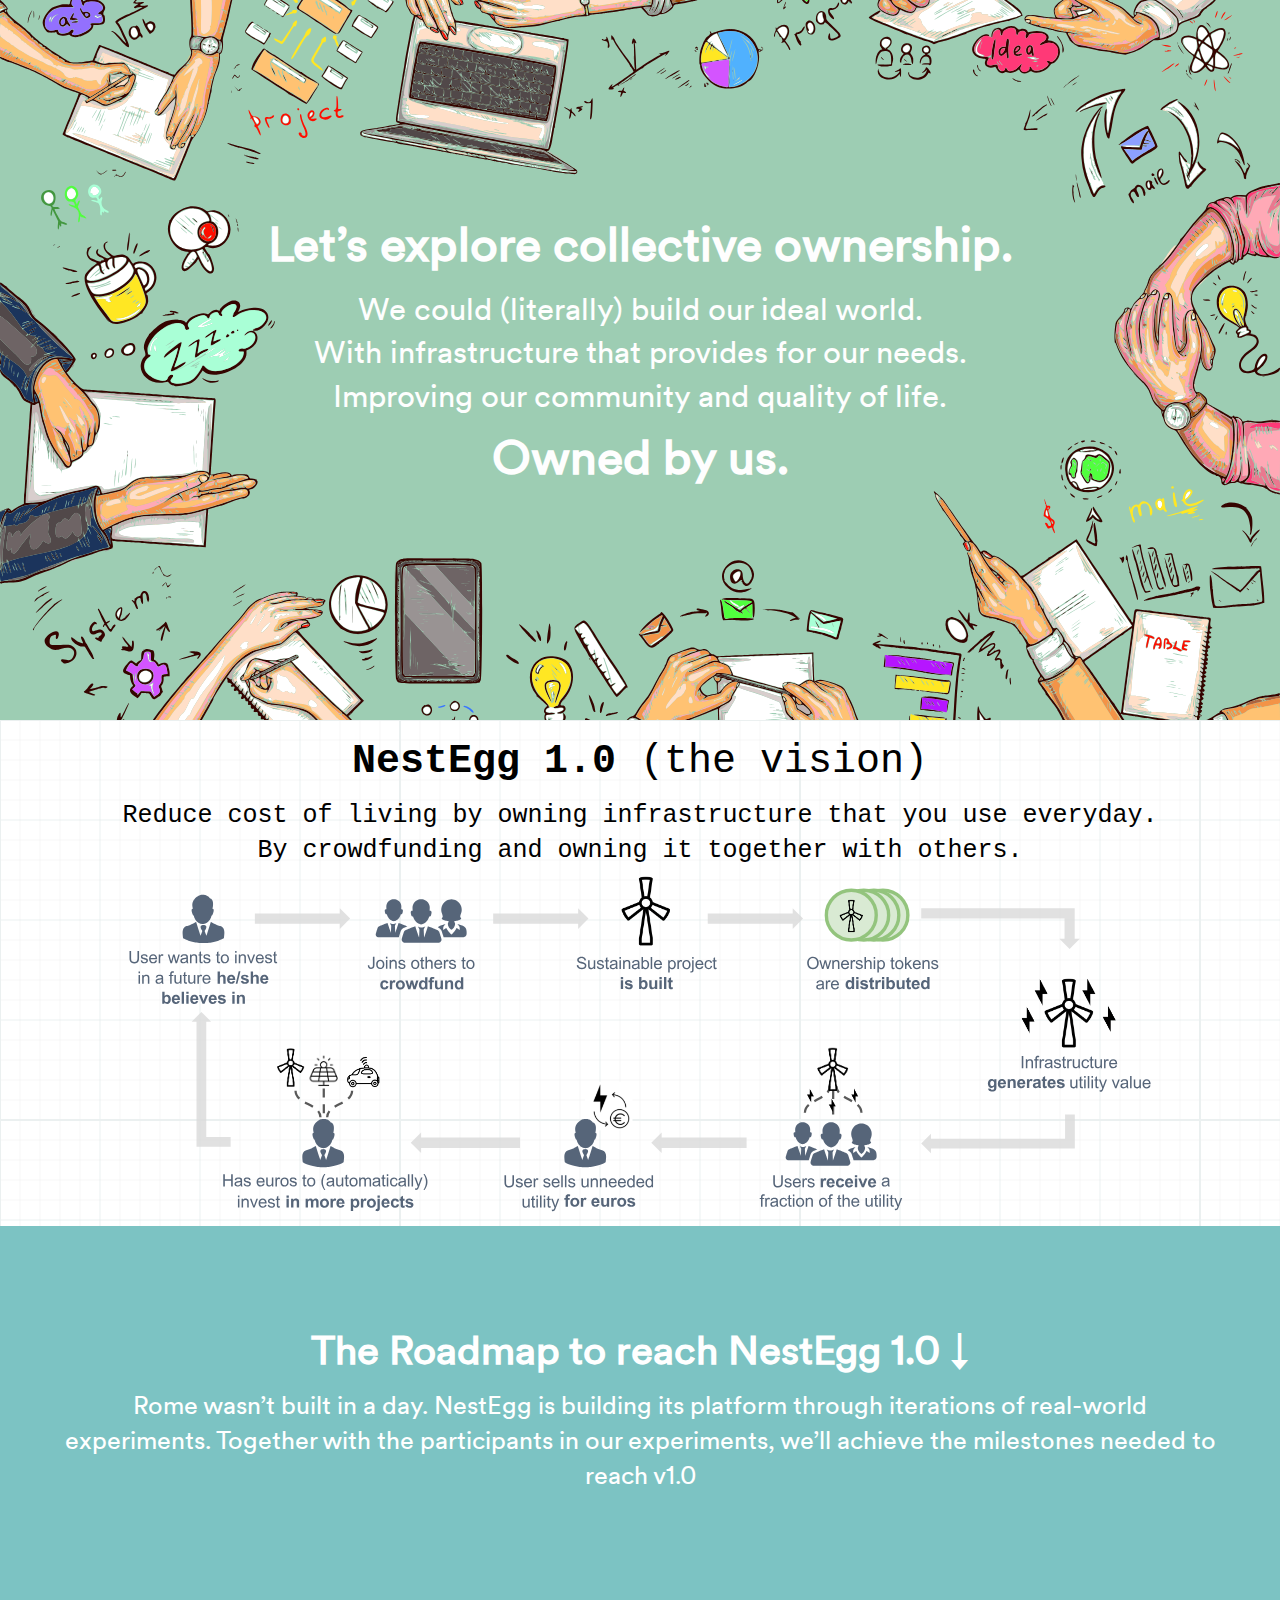
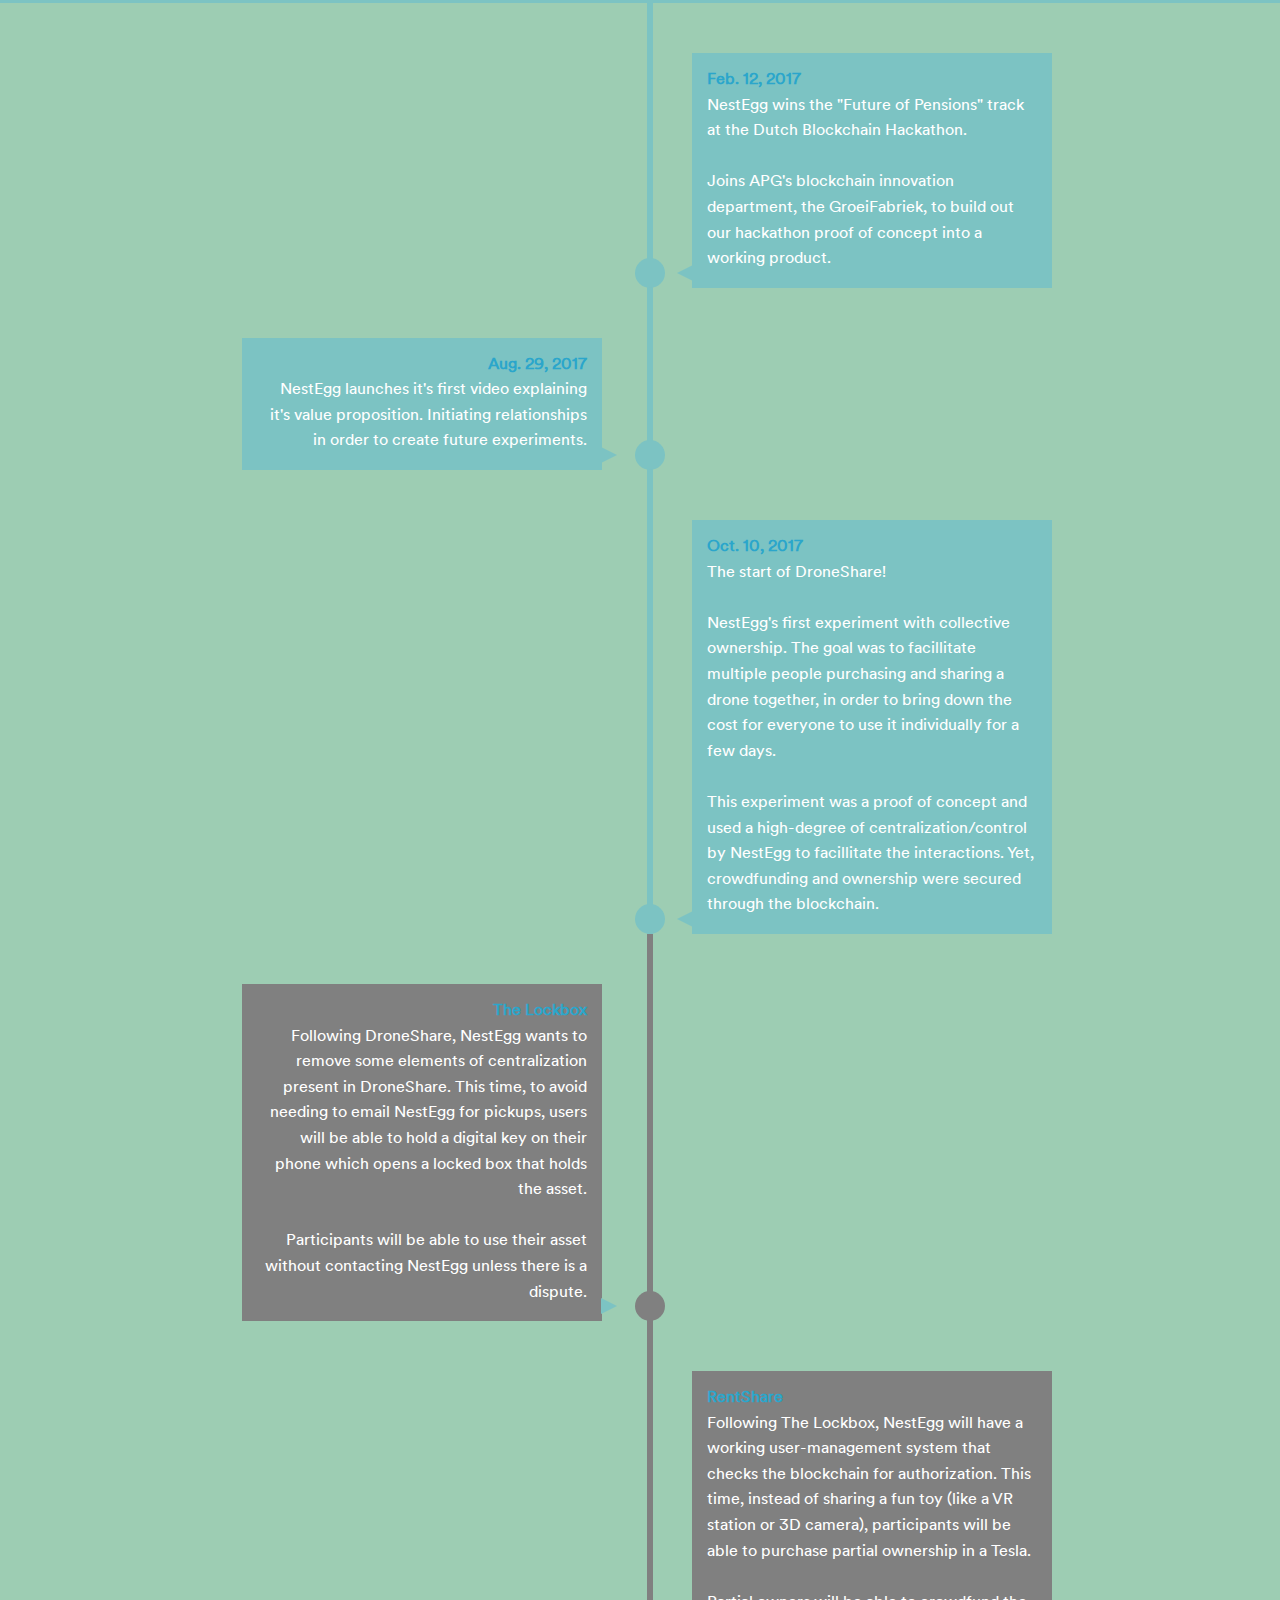
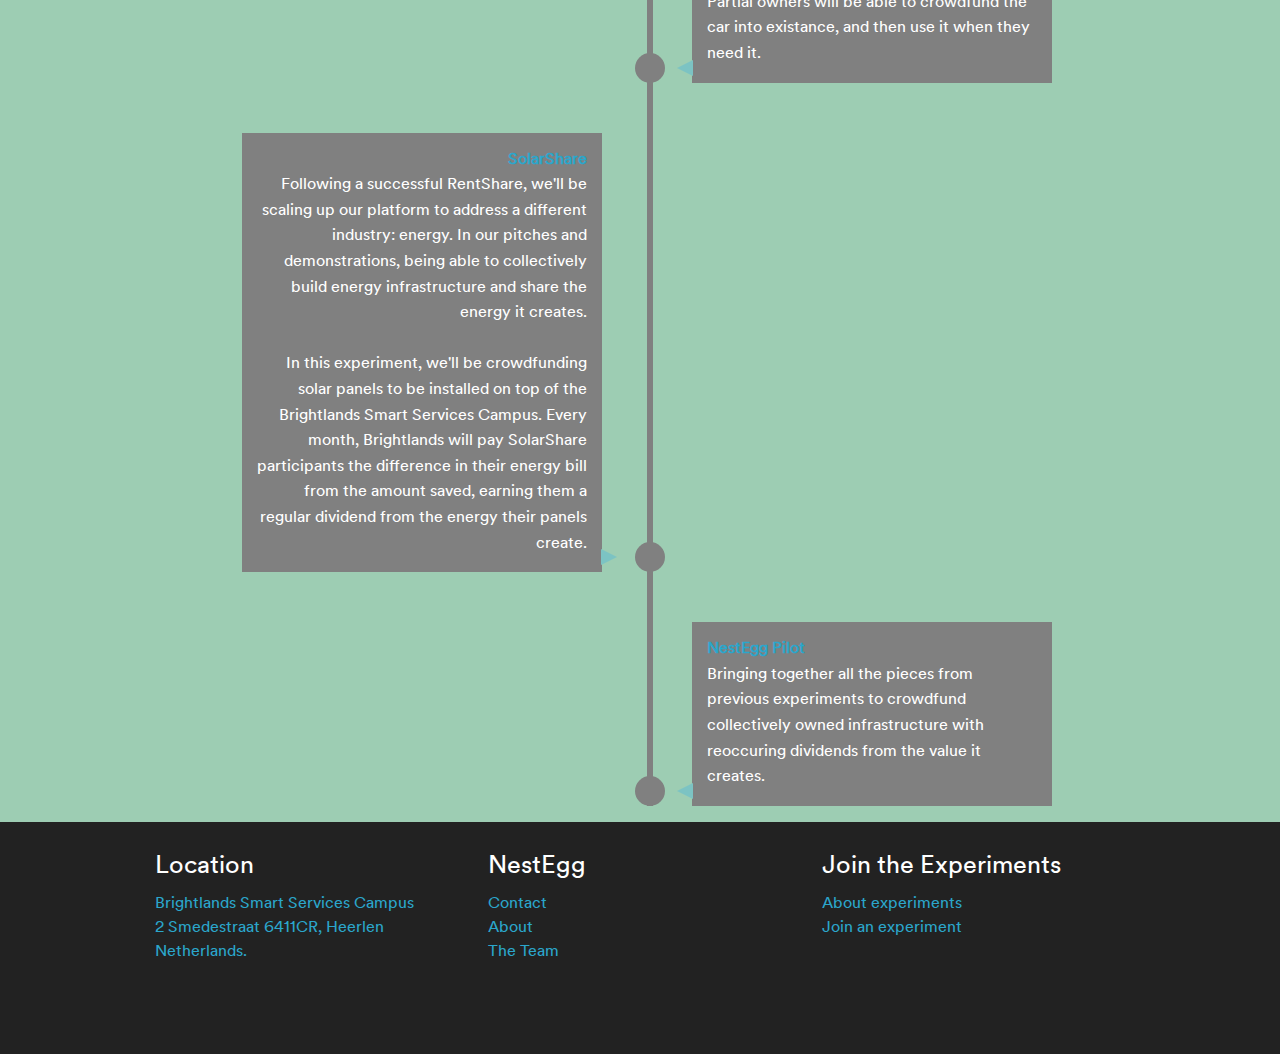
==== index.html @ 58333b1c "extra text" ====
<!doctype html>
<html class="no-js" lang="en" dir="ltr">
  <head>
    <meta charset="utf-8">
    <meta http-equiv="x-ua-compatible" content="ie=edge">
    <meta name="viewport" content="width=device-width, initial-scale=1.0">
    <title>Timeline</title>
    <link rel="stylesheet" href="css/foundation.css">
    <link rel="stylesheet" href="css/app.css">
    <link rel="stylesheet" href="foundation-icons/foundation-icons.css" />
    <!-- <link rel="stylesheet" type="text/css" href="//fonts.googleapis.com/css?family=Lato" /> -->
    <link href='css/circle_font.css' rel='stylesheet' type='text/css'>
    <style type="text/css">
      ul li div a:link, a:visited {
        /*color: white;*/
        font-weight: bold;
        /*text-shadow: 1px 1px 1px #0a0a0a;*/
      }


    </style>

  </head>
  <body>


<!-- HERO SECTION -->

<div class="hero">
  <div class="hero-text">
  <h1>
    <strong>Let’s explore collective ownership.</strong>
  </h1>
  <h3>
    We could (literally) build our ideal world.<br>
    With infrastructure that provides for our needs.<br>
    Improving our community and quality of life.
  </h3>
  <h1>
    <strong>Owned by us.</strong>
  </h1>

  </div>
</div>

<!-- MAIN SECTION -->

<section class="intro" style="background: white; background-image: url(images/graph.svg); background-size: auto; padding: 1.5vh">
  <div class="container">
    <h2 style="color: black; font-family: courier new;"><strong>NestEgg 1.0</strong> (the vision)</h2>
    <h4 style="color: black; font-family: courier new;">Reduce cost of living by owning infrastructure that you use everyday. <br>By crowdfunding and owning it together with others.</h4>
    <img src="images/flow.svg" style="width: 80vw">
  </div>
</section>
<section class="intro">
  <div class="container">
    <h2><strong>The Roadmap to reach NestEgg 1.0 </strong> &darr;</h2>
    <h4>Rome wasn’t built in a day. NestEgg is building its platform through iterations of real-world experiments. Together with the participants in our experiments, we’ll achieve the milestones needed to reach v1.0</h4>
  </div>
</section>

<section class="timeline">
  <ul>

    <!-- LIST ITEM -->
    <li>
      <div>
        <time><a href="https://blockchaingers.org/live-report/future-of-pensions-track-winners-dbh17-ben2nest-">Feb. 12, 2017</a></time><br>
        <span>NestEgg wins the "Future of Pensions" track at the Dutch Blockchain Hackathon.<br><br>Joins APG's blockchain innovation department, the GroeiFabriek, to build out our hackathon proof of concept into a working product.</span>
      </div>
    </li>
    <!-- // LIST ITEM -->

    <!-- LIST ITEM -->
    <li>
      <div>
        <time><a href="https://www.youtube.com/watch?v=SmdDkS1y4wY" target="_blank">Aug. 29, 2017</a></time><br>
        <span>NestEgg launches it's first video explaining it's value proposition. Initiating relationships in order to create future experiments. </span>
      </div>
    </li>
    <!-- // LIST ITEM -->

    <!-- LIST ITEM -->
    <li>
      <div>
        <time><a href="https://medium.com/nestegg/droneshare-in-review-d9bf4dcc8052" target="_blank">Oct. 10, 2017</a></time><br>
        <span>The start of DroneShare!<br><br>

        NestEgg's first experiment with collective ownership. The goal was to facillitate multiple people purchasing and sharing a drone together, in order to bring down the cost for everyone to use it individually for a few days.<br><br>

        This experiment was a proof of concept and used a high-degree of centralization/control by NestEgg to facillitate the interactions. Yet, crowdfunding and ownership were secured through the blockchain.</span>
      </div>
    </li>
    <!-- // LIST ITEM -->

    <!-- LIST ITEM -->
    <li class="inactive">
      <div class="inactive">
        <time><a href="lockbox.dean.coffee" target="_blank">The Lockbox</a></time><br>
        <span>Following DroneShare, NestEgg wants to remove some elements of centralization present in DroneShare. This time, to avoid needing to email NestEgg for pickups, users will be able to hold a digital key on their phone which opens a locked box that holds the asset.<br><br>

        Participants will be able to use their  asset without contacting NestEgg unless there is a dispute.</span>
      </div>
    </li>
    <!-- // LIST ITEM -->

    <!-- LIST ITEM -->
    <li class="inactive">
      <div class="inactive">
        <time><a href="#">RentShare</a></time><br>
        <span>Following The Lockbox, NestEgg will have a working user-management system that checks the blockchain for authorization. This time, instead of sharing a fun toy (like a VR station or 3D camera), participants will be able to purchase partial ownership in a Tesla.<br><br>

        Partial owners will be able to crowdfund the car into existance, and then use it when they need it.</span>
      </div>
    </li>
    <!-- // LIST ITEM -->

    <!-- LIST ITEM -->
    <li class="inactive">
      <div class="inactive">
        <time><a href="#">SolarShare</a></time><br>
        <span>Following a successful RentShare, we'll be scaling up our platform to address a different industry: energy. In our pitches and demonstrations, being able to collectively build energy infrastructure and share the energy it creates.<br><br>

        In this experiment, we'll be crowdfunding solar panels to be installed on top of the Brightlands Smart Services Campus. Every month, Brightlands will pay SolarShare participants the difference in their energy bill from the amount saved, earning them a regular dividend from the energy their panels create.</span>
      </div>
    </li>
    <!-- // LIST ITEM -->

    <!-- LIST ITEM -->
    <li class="inactive">
      <div class="inactive">
        <time><a href="#">NestEgg Pilot</a></time><br>
        <span>Bringing together all the pieces from previous experiments to crowdfund collectively owned infrastructure with reoccuring dividends from the value it creates.</span>
      </div>
    </li>
    <!-- // LIST ITEM -->

    



  </ul>
</section>

<!-- FOOTER -->



<footer>
  <div class="row wrap small-up-1 medium-up-3">
      <div class="columns">
      <h4>Location</h4>
      <a href="https://goo.gl/maps/MJHPfMuuoLN2">Brightlands Smart Services Campus<br> 2 Smedestraat 6411CR, Heerlen Netherlands.</a>
      </div>
      <div class="columns">
        <h4>NestEgg</h4>
        <a href="#">Contact</a>
        <a href="#">About</a>
        <a href="#">The Team</a>
      </div>
      <div class="columns">
        <h4>Join the Experiments</h4>
        <a href="#">About experiments</a>
        <a href="#">Join an experiment</a>
        <!-- <a href="#">FAQ</a> -->
      </div>
  </div>


    <script src="js/vendor/jquery.js"></script>
    <script src="js/vendor/what-input.js"></script>
    <script src="js/vendor/foundation.js"></script>
    <script src="js/app.js"></script>
  </body>
</html>
---- css/app.css ----
/************************************************
MISC
************************************************/

/*@font-face { font-family: GT-Walsheim-Bold; src: url('GT-Walsheim-Bold.TTF'); } */


/*@font-face {
  font-family: 'GT-Walsheim-Bold';
  src: url('GT-Walsheim-Bold.ttf')  format('truetype'),
}*/

body {
  font-family: 'Circular', Fallback, sans-serif;
}

.fix {
  position: fixed;
  top: 0%;
  z-index: 1;
  width: 100%;
}

.pad5vh {
  padding: 5vh;
}

.size-12 { font-size: 12px; }
      .size-14 { font-size: 14px; }
      .size-16 { font-size: 16px; }
      .size-18 { font-size: 18px; }
      .size-21 { font-size: 21px; }
      .size-24 { font-size: 24px; }
      .size-36 { font-size: 36px; }
      .size-48 { font-size: 48px; }
      .size-60 { font-size: 60px; }
      .size-72 { font-size: 72px; }
      .size-102 { font-size: 102px; }
      
      i.medium { font-size: 48px;}
      i.large { font-size: 72px;}
      i.xlarge { font-size: 102px;}



/************************************************
YOUTUBE CONTAINER
************************************************/


  .video-container {
  position:relative;
  padding-bottom:56.25%;
  padding-top:30px;
  height:0;
  overflow:hidden;
}

.video-container iframe, .video-container object, .video-container embed {
  position:absolute;
  top:0;
  left:0;
  width:100%;
  height:100%;
}


/************************************************
HEADER
************************************************/

.is-dropdown-submenu-transparent{
  border: 0px;
  background: transparent;
}

/*a:link, a:visited{
  color: white;
}

a:hover{
  color:#2ba6cb;
}*/

.menu-text {
  color: white;
}

.hero-section {
  background: url("http://www.zurb.com/blog/system/images/1698/original/ZB_F5Yeti_8-06.png?1441395222") 50% no-repeat;
  background-size: cover;
  height: 60vh;
  text-align: center;
  display: -webkit-flex;
  display: -ms-flexbox;
  display: flex;
  -webkit-align-items: center;
      -ms-flex-align: center;
          align-items: center;
  -webkit-justify-content: center;
      -ms-flex-pack: center;
          justify-content: center;
}

.hero-section .hero-section-text {
  color: #fefefe;
  text-shadow: 1px 1px 2px #0a0a0a;
  font-family: "Circular", sans-serif;
}

  .hero {
  z-index: -1;
  background: url("../images/hands.svg") 50% no-repeat;
  background-size: cover;
  height: 80vh;
  text-align: center;
  display: -webkit-flex;
  display: -ms-flexbox;
  display: flex;
  -webkit-align-items: center;
      -ms-flex-align: center;
          align-items: center;
  -webkit-justify-content: center;
      -ms-flex-pack: center;
          justify-content: center;
  }

  .hero .hero-text {
  color: #fefefe;
  /*text-shadow: 1px 1px 2px #0a0a0a;*/
}

#hero-call {
    margin-top: 12.5%;
    margin-left: 12.5%;
    color: white;
  }

#hero-call h1 {
    font-size: 7vmin;
    /*font-family: 'Lato', sans-serif;*/
}

#hero-call h2 {
    font-size: 5.5vmin;
    /*font-family: 'Circular', sans-serif;*/
    color: white;
    padding-top:3vmin;
}

  .social-listing {
    padding-left: 10px;
    padding-bottom: 10px;
}

.social-media-img {
    height: 10vmin;
    width: auto;
}

/************************************************
MAIN
************************************************/

.redbar {
  width: 100%;
  background-color: red;
  padding-top: 5vh;
  padding-bottom: 5vh;
}

/************************************************
NESTEGG
************************************************/

.nav-egg {
  top: 0;
  right: 0;
  left: 0;
  bottom: 0;
  z-index: 1000;
  background-color:red;
}




/************************************************
TIMELINE
************************************************/

*,
*::before,
*::after {
  margin: 0;
  padding: 0;
  box-sizing: border-box;
}

body {
  font: normal 16px/1.5 "Circular", sans-serif;
  background: #9DCDB3;
  color: #fff;
  overflow-x: hidden;
}  


/* INTRO SECTION
–––––––––––––––––––––––––––––––––––––––––––––––––– */

.intro {
  background: #7CC3C3;
  padding: 100px 0;
}

.container {
  width: 90%;
  max-width: 1200px;
  margin: 0 auto;
  text-align: center;
}

.overlay {  position: relative; }

.overlay:before {
    content: "";
    position: absolute;
    top: 0;
    bottom: 0;
    left: 0;
    right: 0;
    z-index: 1;
    background-image: url('https://upload.wikimedia.org/wikipedia/commons/9/9f/Graph-paper.svg');
   opacity: 0.5;
}

.content {
    position: relative; 
    z-index: 2;
}​

h1 {
  font-size: 2.5rem;
}

.timeline {
  overflow: auto;
}

.timeline ul li {
  list-style-type: none;
  position: relative;
  width: 6px;
  margin: 0 auto;
  padding-top: 50px;
  background: #7CC3C3;
}
 
.timeline ul li::after {
  content: '';
  position: absolute;
  left: 50%;
  bottom: 0;
  transform: translateX(-50%);
  width: 30px;
  height: 30px;
  border-radius: 50%;
  background: inherit;
}

/* Timeline Cards
–––––––––––––––––––––––––––––––––––––––––––––––––– */

.timeline ul li div {
  position: relative;
  bottom: 0;
  width: 40vmin;
  padding: 15px;
  background: #7CC3C3;
}

.inactive{
  background: grey!important;
}
 
.timeline ul li div::before {
  content: '';
  position: absolute;
  bottom: 7px;
  width: 0;
  height: 0;
  border-style: solid;
}

.timeline ul li:nth-child(odd) div {
  left: 45px;
}
 
.timeline ul li:nth-child(odd) div::before {
  left: -15px;
  border-width: 8px 16px 8px 0;
  border-color: transparent #7CC3C3 transparent transparent;
}

.timeline ul li:nth-child(even) div {
  position: relative;
  right: 45vmin;
  text-align: right;
}
 
.timeline ul li:nth-child(even) div::before {
  right: -15px;
  border-width: 8px 0 8px 16px;
  border-color: transparent transparent transparent #7CC3C3;
}


/************************************************
FOOTER 
************************************************/

footer {
  height: 20%;
  background-color: #222;
  padding-top: 3vh;
  padding-left: 10vh;
  padding-right: 10vh;
  padding-bottom: 10vh;
  
  bottom:0;
}

footer a {
  display: block;
}

footer h4 {
  color: white;
}
---- css/circle_font.css ----
/* fonts/3isE9muMMOq1K7TQ7HkKvIDGDUGfDkXyfkzVDelzfFk.truetype */

/* latin-ext */
@font-face {
  font-family: 'Circular';
  font-style: normal;
  font-weight: 200;
  src: url(../fonts/circular-light.ttf) format('truetype');
}
/* latin */
@font-face {
  font-family: 'Circular';
  font-style: normal;
  font-weight: 200;
  src: url(../fonts/circular-book.ttf) format('truetype');
}
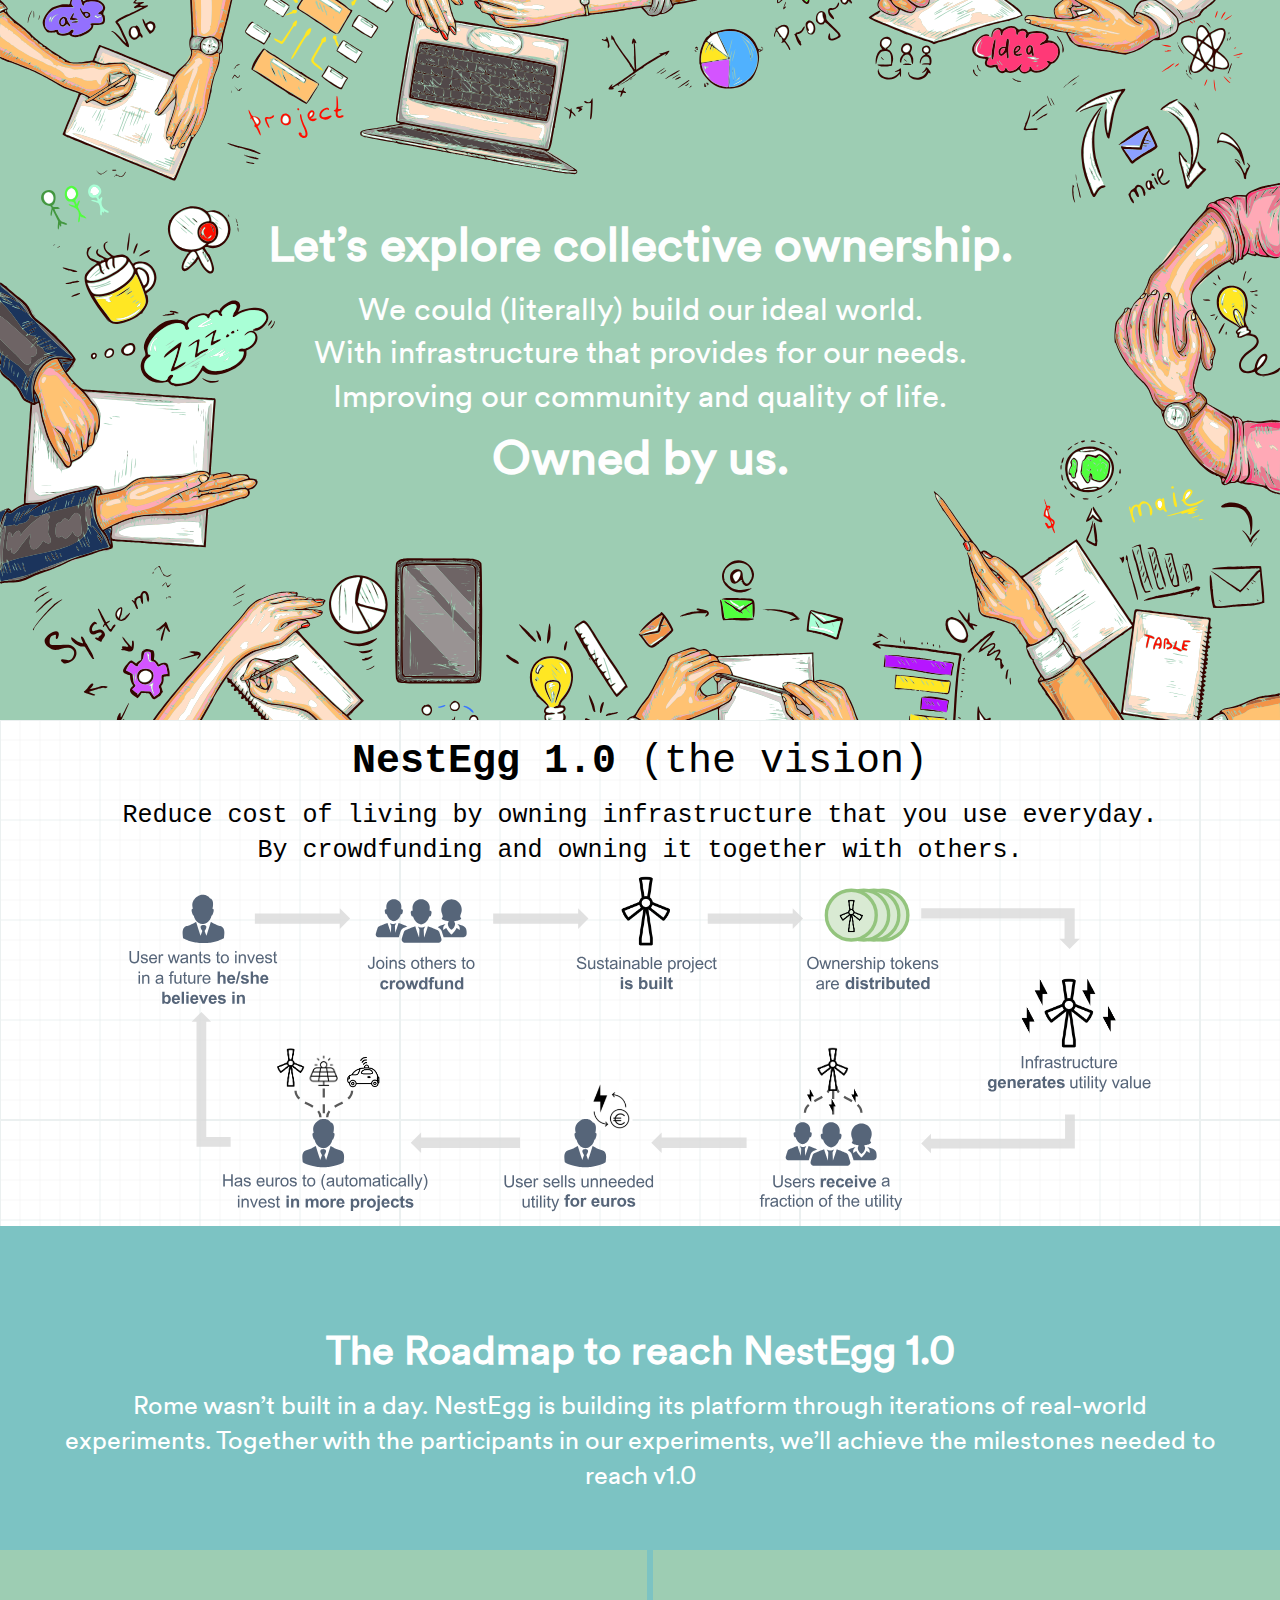
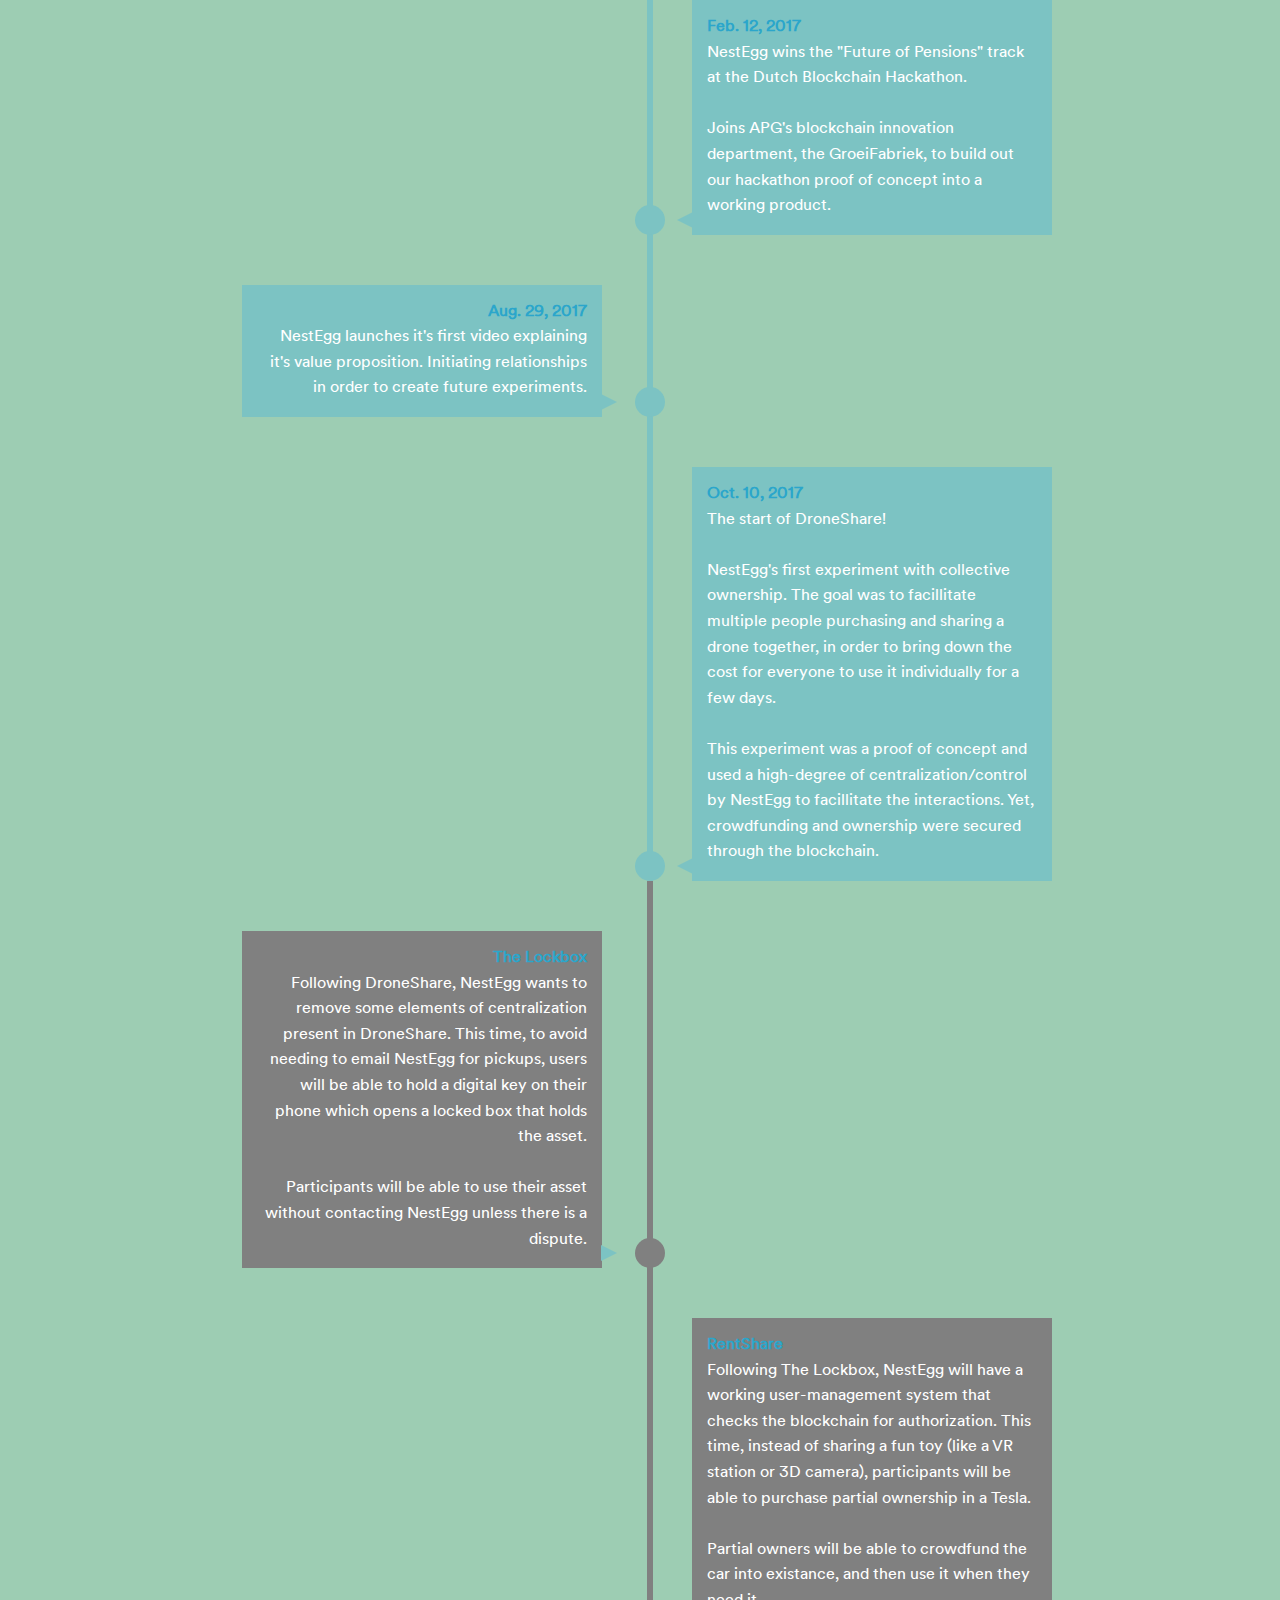
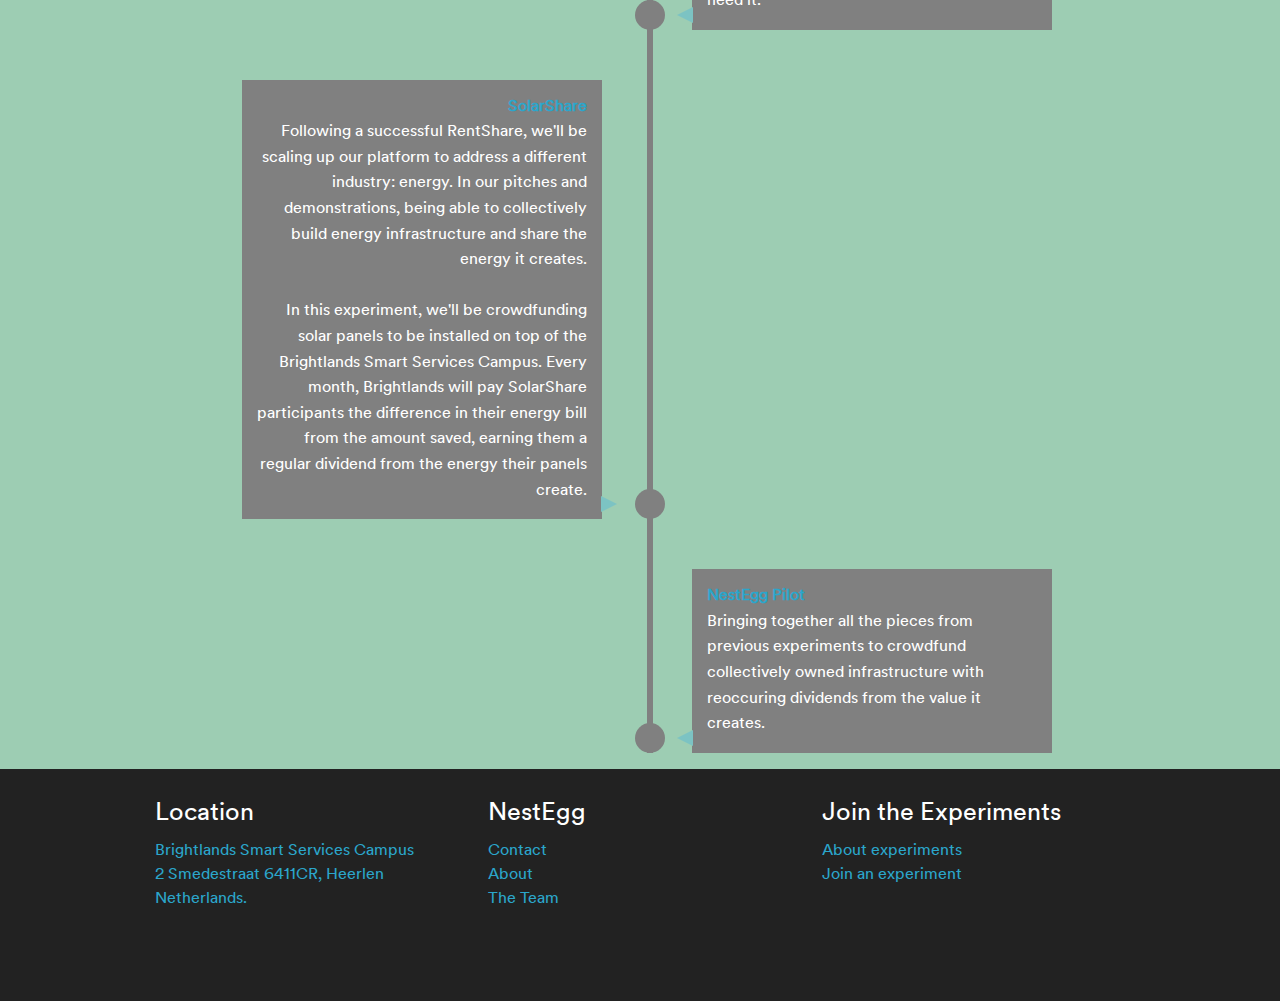
==== commit 211fd353: "margin fixes" ====
--- a/index.html
+++ b/index.html
@@ -54,8 +54,9 @@
 </section>
 <section class="intro">
   <div class="container">
-    <h2><strong>The Roadmap to reach NestEgg 1.0 </strong> &darr;</h2>
-    <h4>Rome wasn’t built in a day. NestEgg is building its platform through iterations of real-world experiments. Together with the participants in our experiments, we’ll achieve the milestones needed to reach v1.0</h4>
+    <h2><strong>The Roadmap to reach NestEgg 1.0 </strong></h2>
+    <h4 style="margin-bottom: -5vh">Rome wasn’t built in a day. NestEgg is building its platform through iterations of real-world experiments. Together with the participants in our experiments, we’ll achieve the milestones needed to reach v1.0</h4>
+    <!-- <h2 style="margin-bottom: -8vh">&darr;</h2> -->
   </div>
 </section>
 
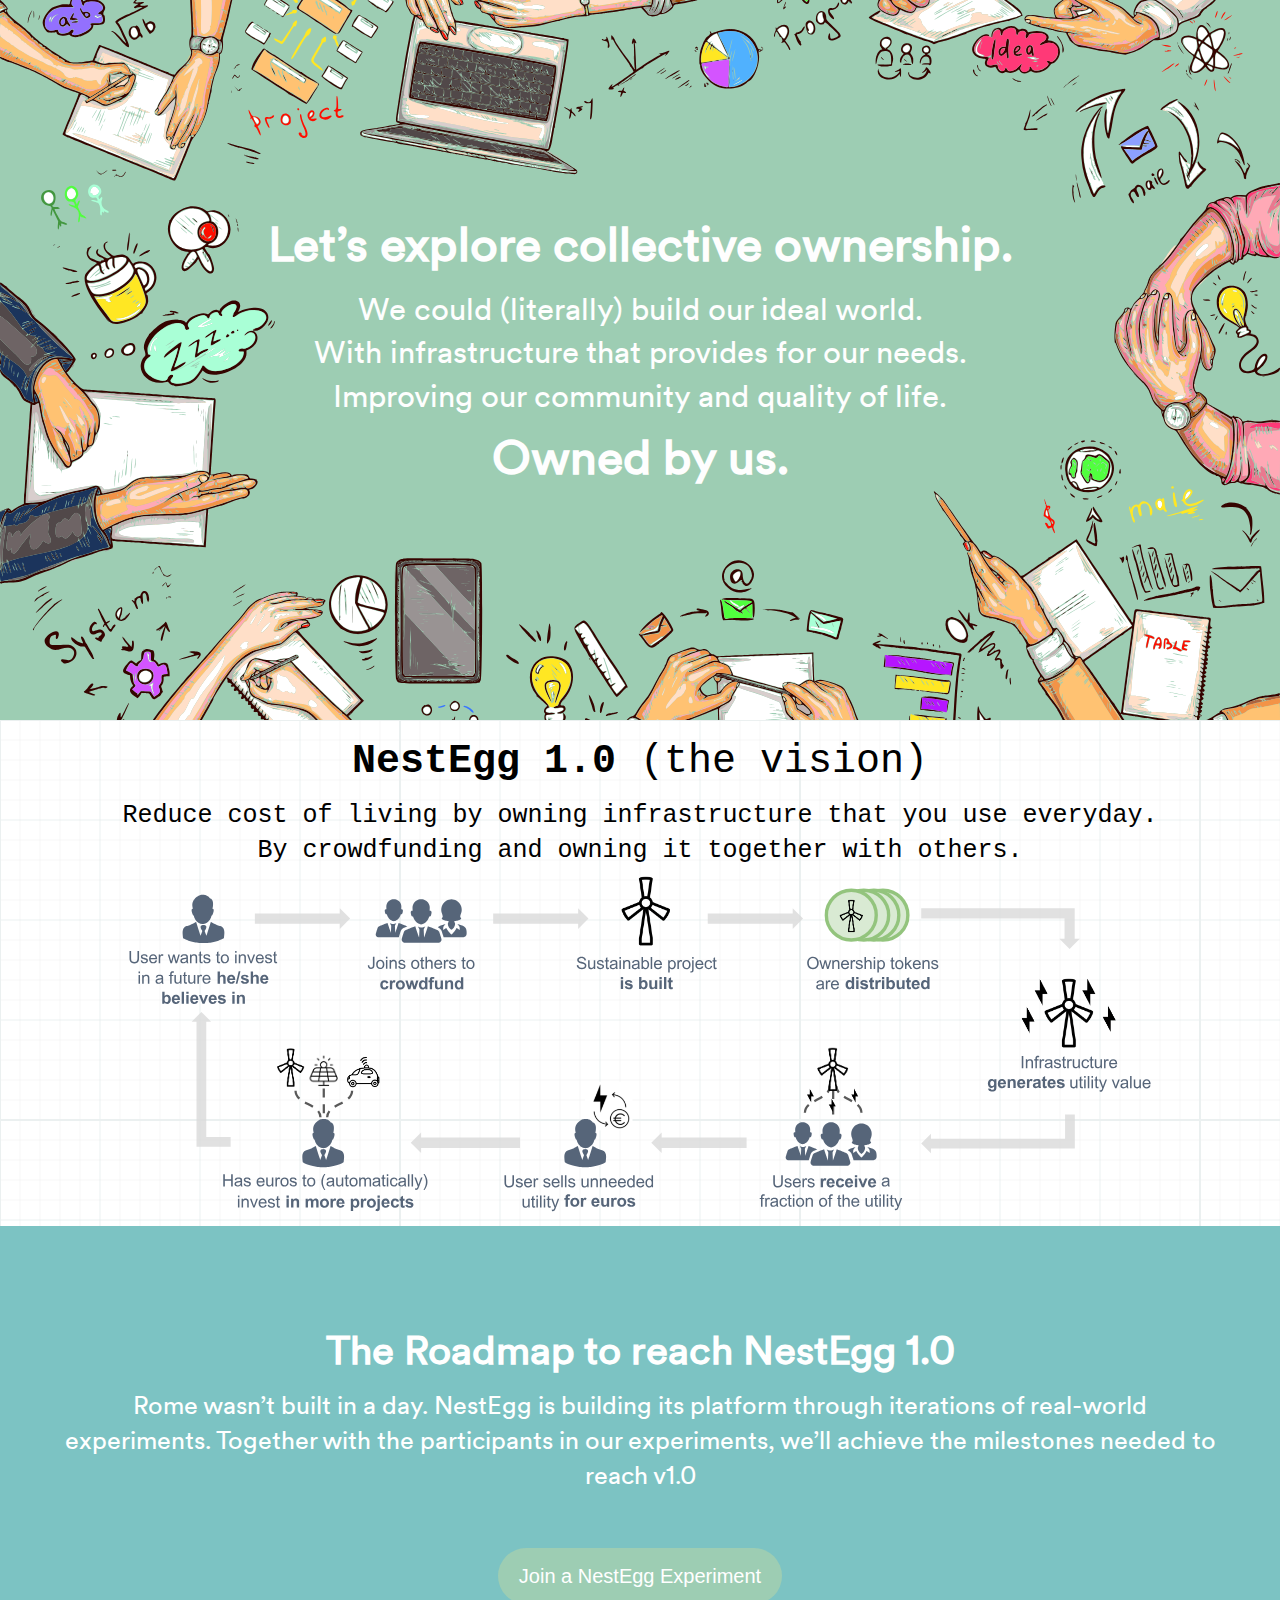
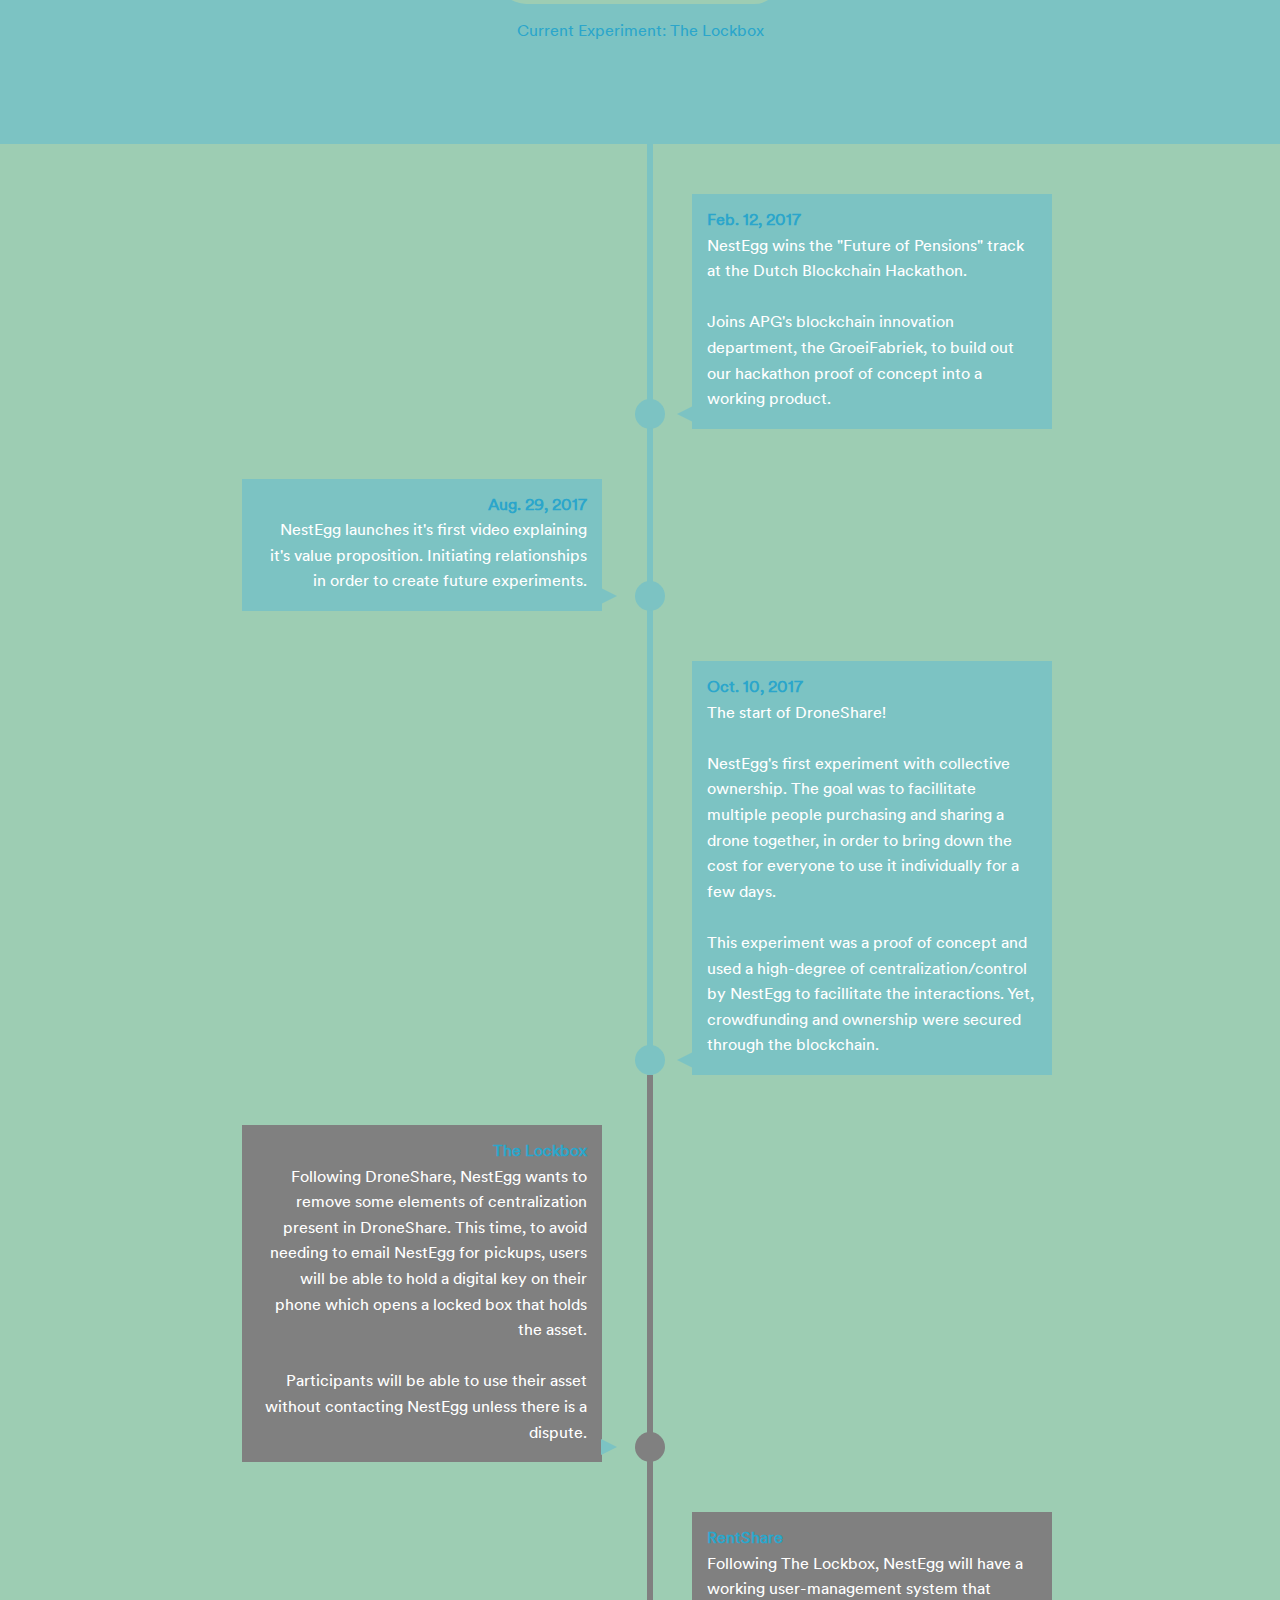
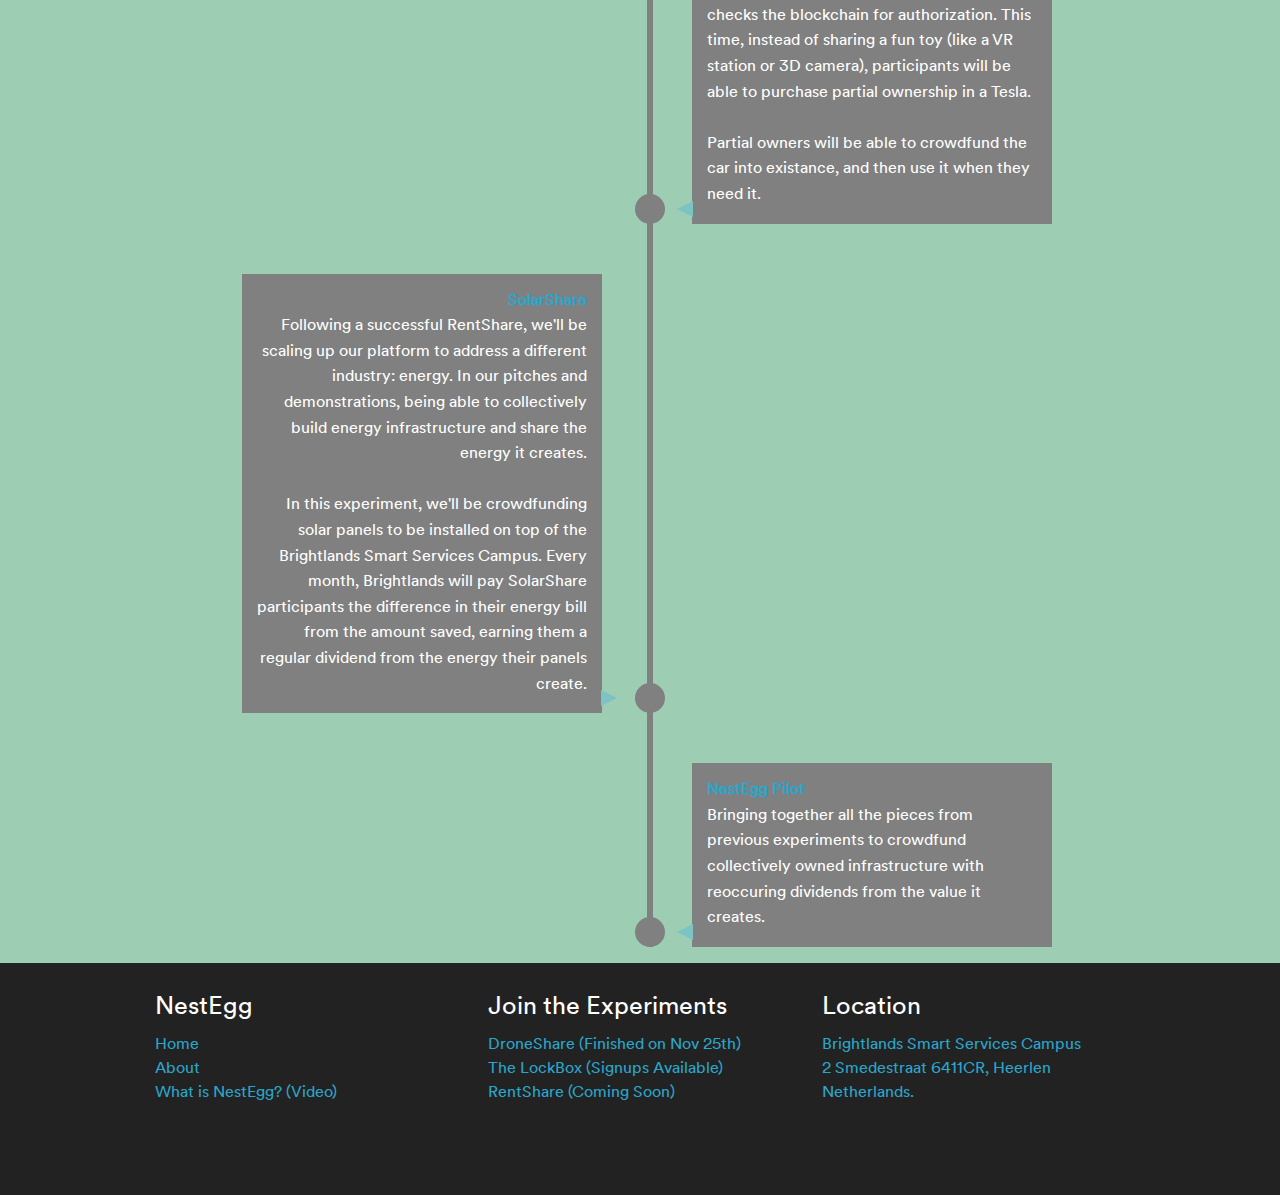
==== commit 83d8d3fe: "added lity" ====
--- a/index.html
+++ b/index.html
@@ -4,22 +4,49 @@
     <meta charset="utf-8">
     <meta http-equiv="x-ua-compatible" content="ie=edge">
     <meta name="viewport" content="width=device-width, initial-scale=1.0">
-    <title>Timeline</title>
+    <title>NestEgg Development Roadmap</title>
     <link rel="stylesheet" href="css/foundation.css">
     <link rel="stylesheet" href="css/app.css">
     <link rel="stylesheet" href="foundation-icons/foundation-icons.css" />
+
+    <!-- LITY -->
+    <link href="css/lity.min.css" rel="stylesheet">
+    <script src="js/vendor/jquery.js"></script>
+    <script src="js/lity.min.js"></script>
+    <!-- // LITY -->
+
     <!-- <link rel="stylesheet" type="text/css" href="//fonts.googleapis.com/css?family=Lato" /> -->
     <link href='css/circle_font.css' rel='stylesheet' type='text/css'>
+
+    <!-- ****** faviconit.com favicons ****** -->
+    <link rel="shortcut icon" href="/favicon/favicon.ico">
+    <link rel="icon" sizes="16x16 32x32 64x64" href="favicon/favicon.ico">
+    <link rel="icon" type="image/png" sizes="196x196" href="favicon/favicon-192.png">
+    <link rel="icon" type="image/png" sizes="160x160" href="favicon/favicon-160.png">
+    <link rel="icon" type="image/png" sizes="96x96" href="favicon/favicon-96.png">
+    <link rel="icon" type="image/png" sizes="64x64" href="favicon/favicon-64.png">
+    <link rel="icon" type="image/png" sizes="32x32" href="favicon/favicon-32.png">
+    <link rel="icon" type="image/png" sizes="16x16" href="favicon/favicon-16.png">
+    <link rel="apple-touch-icon" sizes="114x114" href="favicon/favicon-114.png">
+    <link rel="apple-touch-icon" sizes="72x72" href="favicon/favicon-72.png">
+    <link rel="apple-touch-icon" sizes="144x144" href="favicon/favicon-144.png">
+    <link rel="apple-touch-icon" sizes="60x60" href="favicon/favicon-60.png">
+    <link rel="apple-touch-icon" sizes="120x120" href="favicon/favicon-120.png">
+    <link rel="apple-touch-icon" sizes="76x76" href="favicon/favicon-76.png">
+    <link rel="apple-touch-icon" sizes="152x152" href="favicon/favicon-152.png">
+    <link rel="apple-touch-icon" sizes="180x180" href="favicon/favicon-180.png">
+    <meta name="msapplication-TileColor" content="#FFFFFF">
+    <meta name="msapplication-TileImage" content="favicon/favicon-144.png">
+    <meta name="msapplication-config" content="/browserconfig.xml">
+    <!-- ****** faviconit.com favicons ****** -->
+
     <style type="text/css">
       ul li div a:link, a:visited {
         /*color: white;*/
         font-weight: bold;
         /*text-shadow: 1px 1px 1px #0a0a0a;*/
       }
-
-
     </style>
-
   </head>
   <body>
 
@@ -55,9 +82,10 @@
 <section class="intro">
   <div class="container">
     <h2><strong>The Roadmap to reach NestEgg 1.0 </strong></h2>
-    <h4 style="margin-bottom: -5vh">Rome wasn’t built in a day. NestEgg is building its platform through iterations of real-world experiments. Together with the participants in our experiments, we’ll achieve the milestones needed to reach v1.0</h4>
-    <!-- <h2 style="margin-bottom: -8vh">&darr;</h2> -->
-  </div>
+    <h4>Rome wasn’t built in a day. NestEgg is building its platform through iterations of real-world experiments. Together with the participants in our experiments, we’ll achieve the milestones needed to reach v1.0</h4>
+    <button class="button large" style="margin-top: 5vh; border-radius: 100px; background-color: #9DCDB3;"><a href="https://nestegg2.typeform.com/to/bTody9" style="color: white;" data-lity>Join a NestEgg Experiment</a></button> <br> <span><a href="#lockbox"> Current Experiment: The Lockbox</a></span>
+  </div>
+  	
 </section>
 
 <section class="timeline">
@@ -82,7 +110,7 @@
     <!-- // LIST ITEM -->
 
     <!-- LIST ITEM -->
-    <li>
+    <li id="droneshare">
       <div>
         <time><a href="https://medium.com/nestegg/droneshare-in-review-d9bf4dcc8052" target="_blank">Oct. 10, 2017</a></time><br>
         <span>The start of DroneShare!<br><br>
@@ -95,7 +123,7 @@
     <!-- // LIST ITEM -->
 
     <!-- LIST ITEM -->
-    <li class="inactive">
+    <li id="lockbox" class="inactive">
       <div class="inactive">
         <time><a href="lockbox.dean.coffee" target="_blank">The Lockbox</a></time><br>
         <span>Following DroneShare, NestEgg wants to remove some elements of centralization present in DroneShare. This time, to avoid needing to email NestEgg for pickups, users will be able to hold a digital key on their phone which opens a locked box that holds the asset.<br><br>
@@ -106,7 +134,7 @@
     <!-- // LIST ITEM -->
 
     <!-- LIST ITEM -->
-    <li class="inactive">
+    <li id="rentshare" class="inactive">
       <div class="inactive">
         <time><a href="#">RentShare</a></time><br>
         <span>Following The Lockbox, NestEgg will have a working user-management system that checks the blockchain for authorization. This time, instead of sharing a fun toy (like a VR station or 3D camera), participants will be able to purchase partial ownership in a Tesla.<br><br>
@@ -150,20 +178,20 @@
 <footer>
   <div class="row wrap small-up-1 medium-up-3">
       <div class="columns">
+        <h4>NestEgg</h4>
+        <a href="http://nestegg.eu">Home</a>
+        <a href="http://nestegg.eu/about.html">About</a>
+        <a href="https://www.youtube.com/watch?v=SmdDkS1y4wY">What is NestEgg? (Video)</a>
+      </div>
+      <div class="columns">
+        <h4>Join the Experiments</h4>
+        <a href="#droneshare">DroneShare (Finished on Nov 25th)</a>
+        <a href="#lockbox">The LockBox (Signups Available)</a>
+        <a href="#rentshare">RentShare (Coming Soon)</a>
+      </div>
+      <div class="columns">
       <h4>Location</h4>
       <a href="https://goo.gl/maps/MJHPfMuuoLN2">Brightlands Smart Services Campus<br> 2 Smedestraat 6411CR, Heerlen Netherlands.</a>
-      </div>
-      <div class="columns">
-        <h4>NestEgg</h4>
-        <a href="#">Contact</a>
-        <a href="#">About</a>
-        <a href="#">The Team</a>
-      </div>
-      <div class="columns">
-        <h4>Join the Experiments</h4>
-        <a href="#">About experiments</a>
-        <a href="#">Join an experiment</a>
-        <!-- <a href="#">FAQ</a> -->
       </div>
   </div>
 
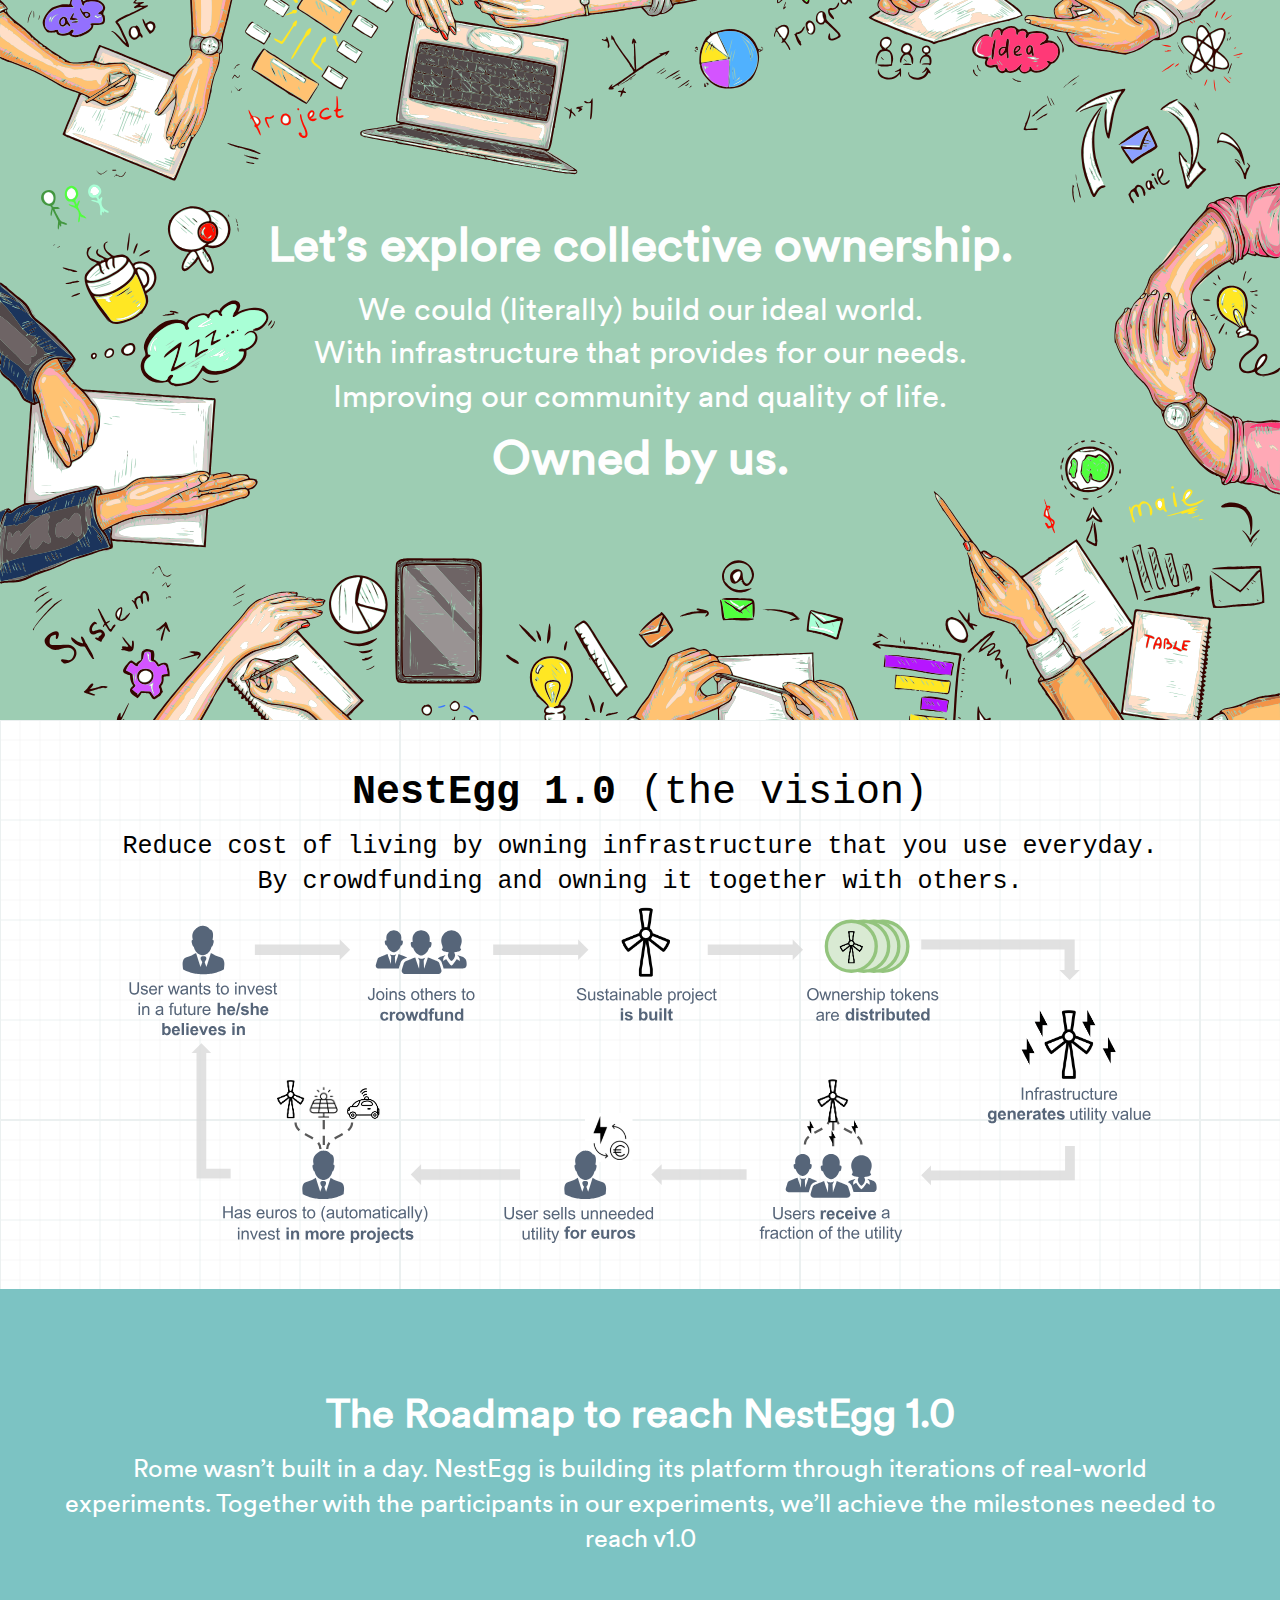
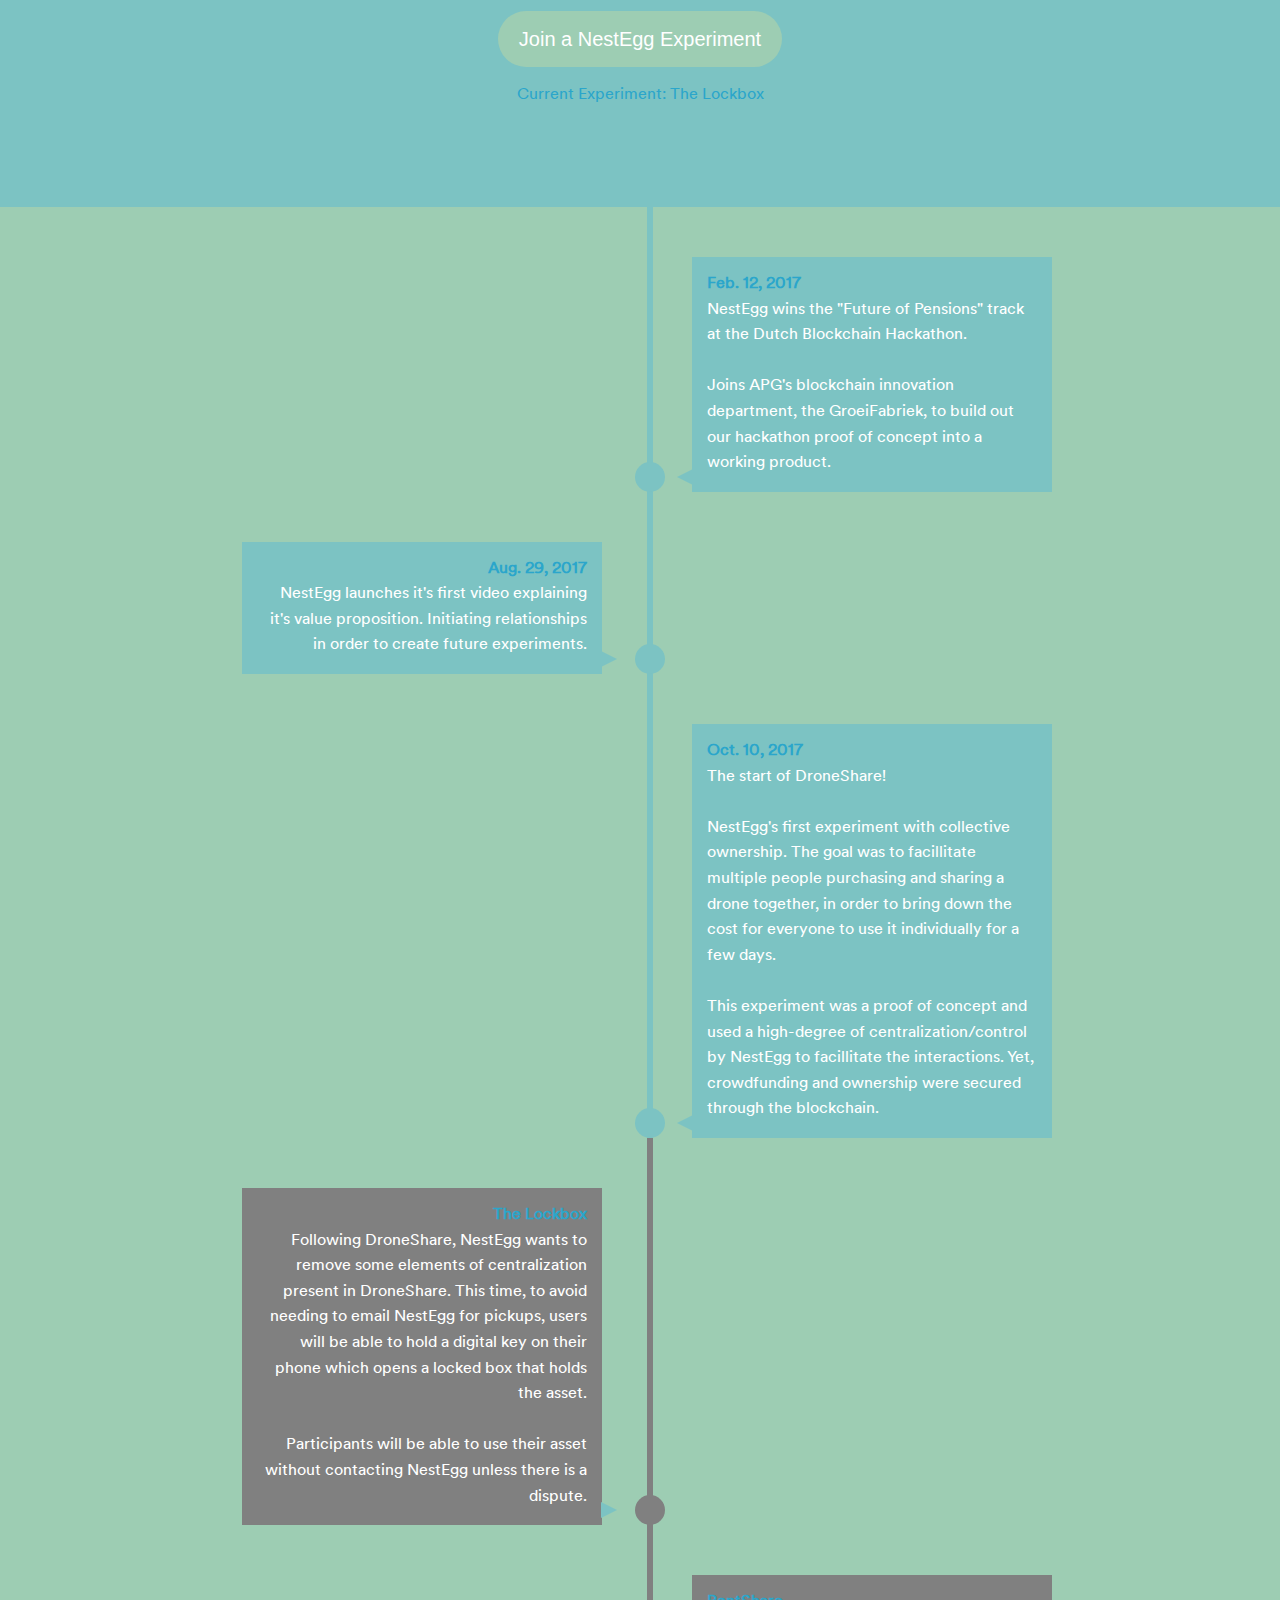
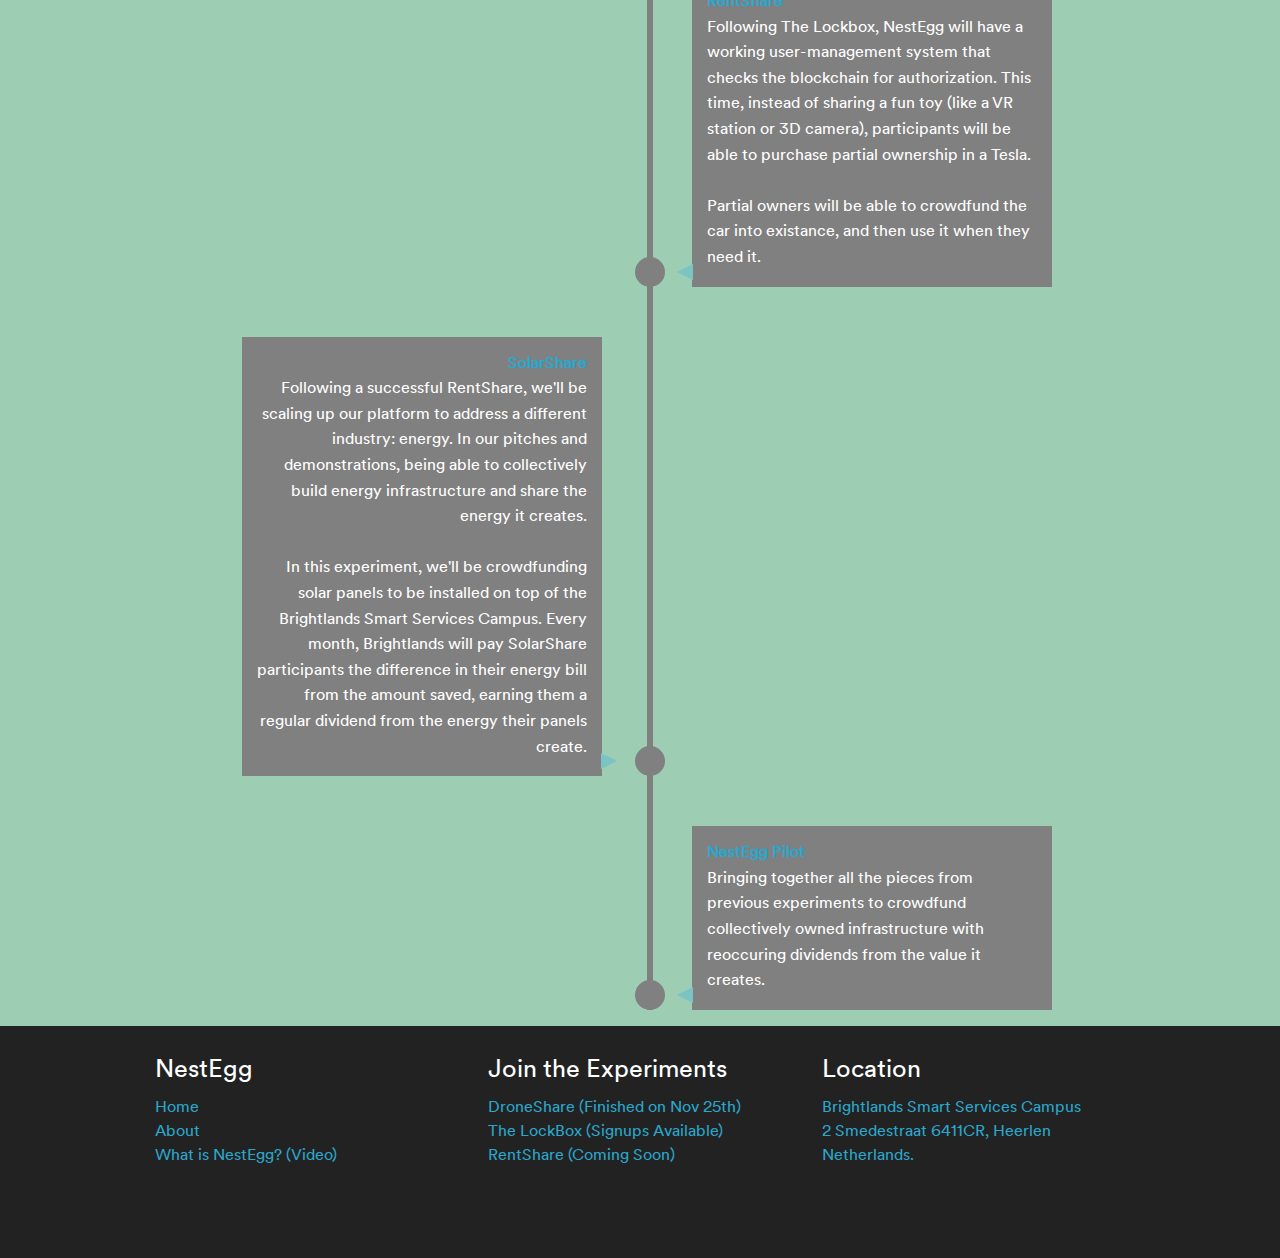
==== commit e1231993: "padding" ====
--- a/index.html
+++ b/index.html
@@ -72,7 +72,7 @@
 
 <!-- MAIN SECTION -->
 
-<section class="intro" style="background: white; background-image: url(images/graph.svg); background-size: auto; padding: 1.5vh">
+<section class="intro" style="background: white; background-image: url(images/graph.svg); background-size: auto; padding: 5vh 0">
   <div class="container">
     <h2 style="color: black; font-family: courier new;"><strong>NestEgg 1.0</strong> (the vision)</h2>
     <h4 style="color: black; font-family: courier new;">Reduce cost of living by owning infrastructure that you use everyday. <br>By crowdfunding and owning it together with others.</h4>
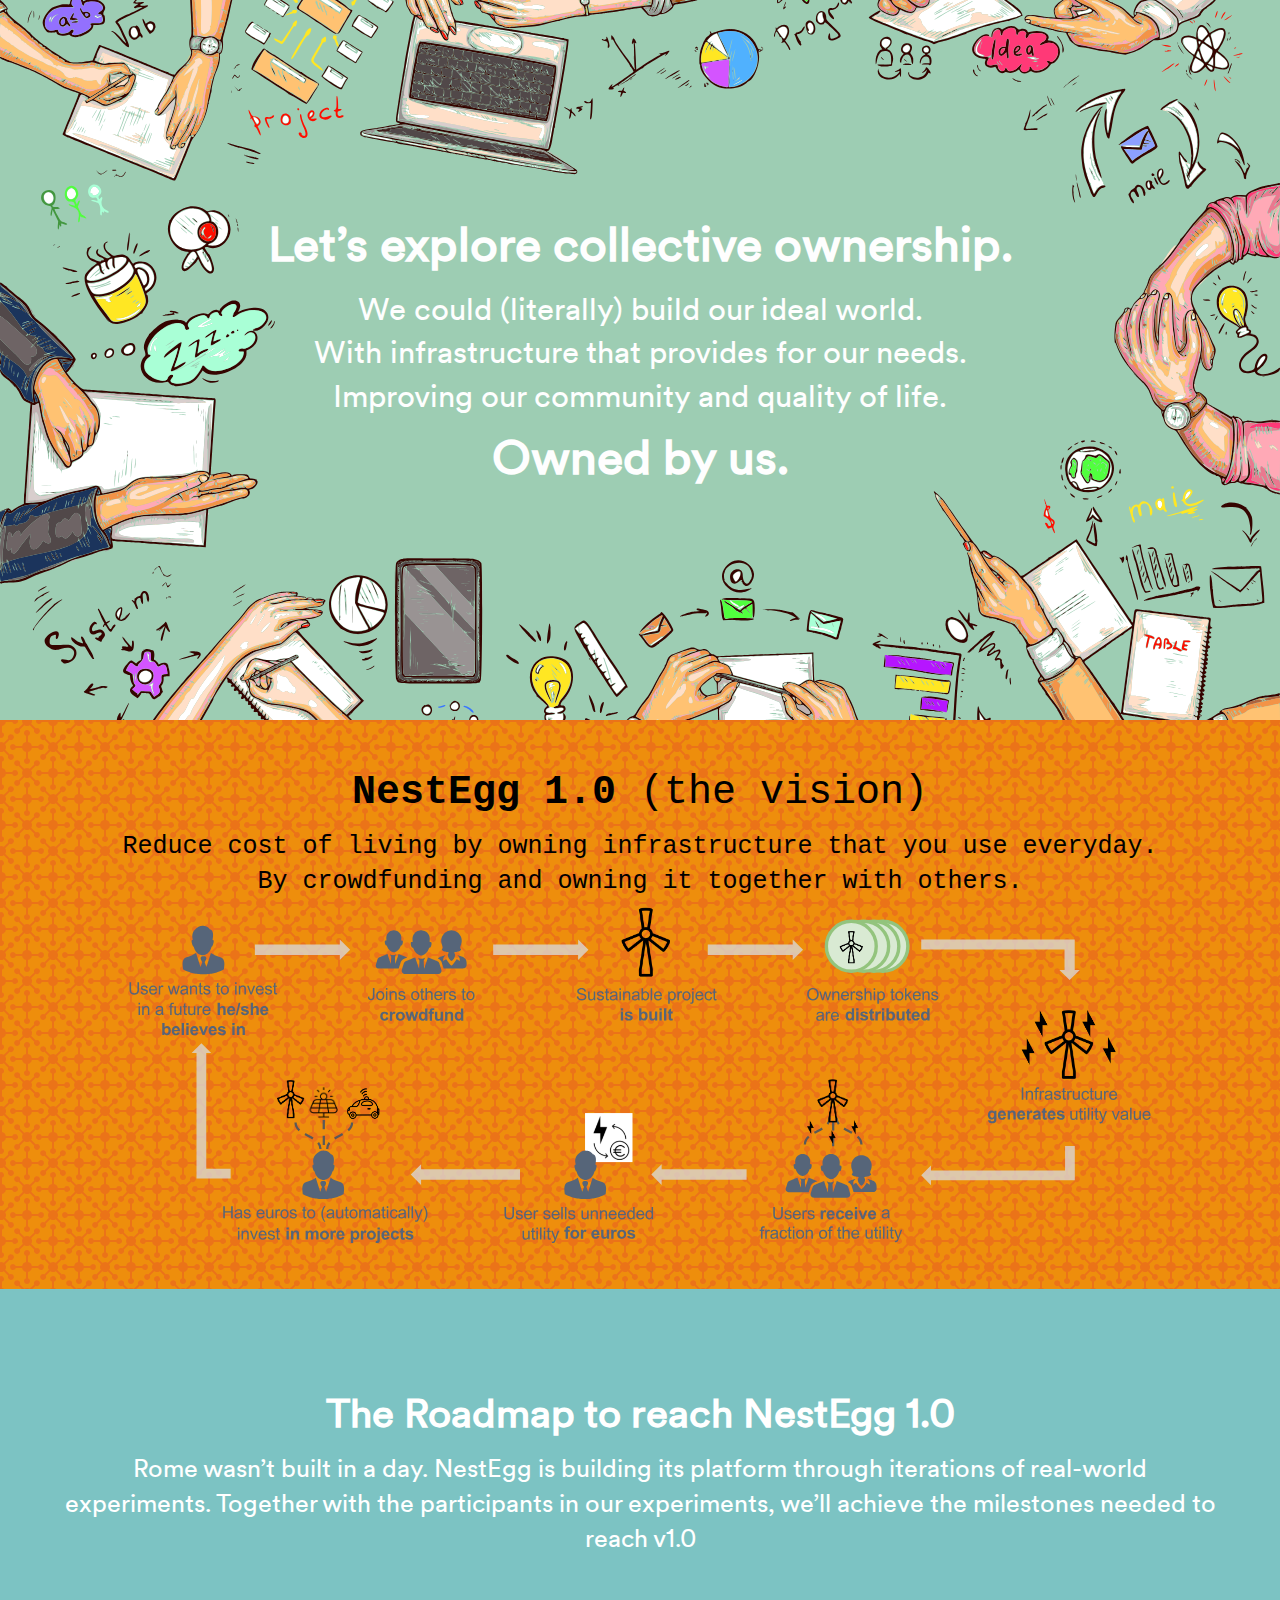
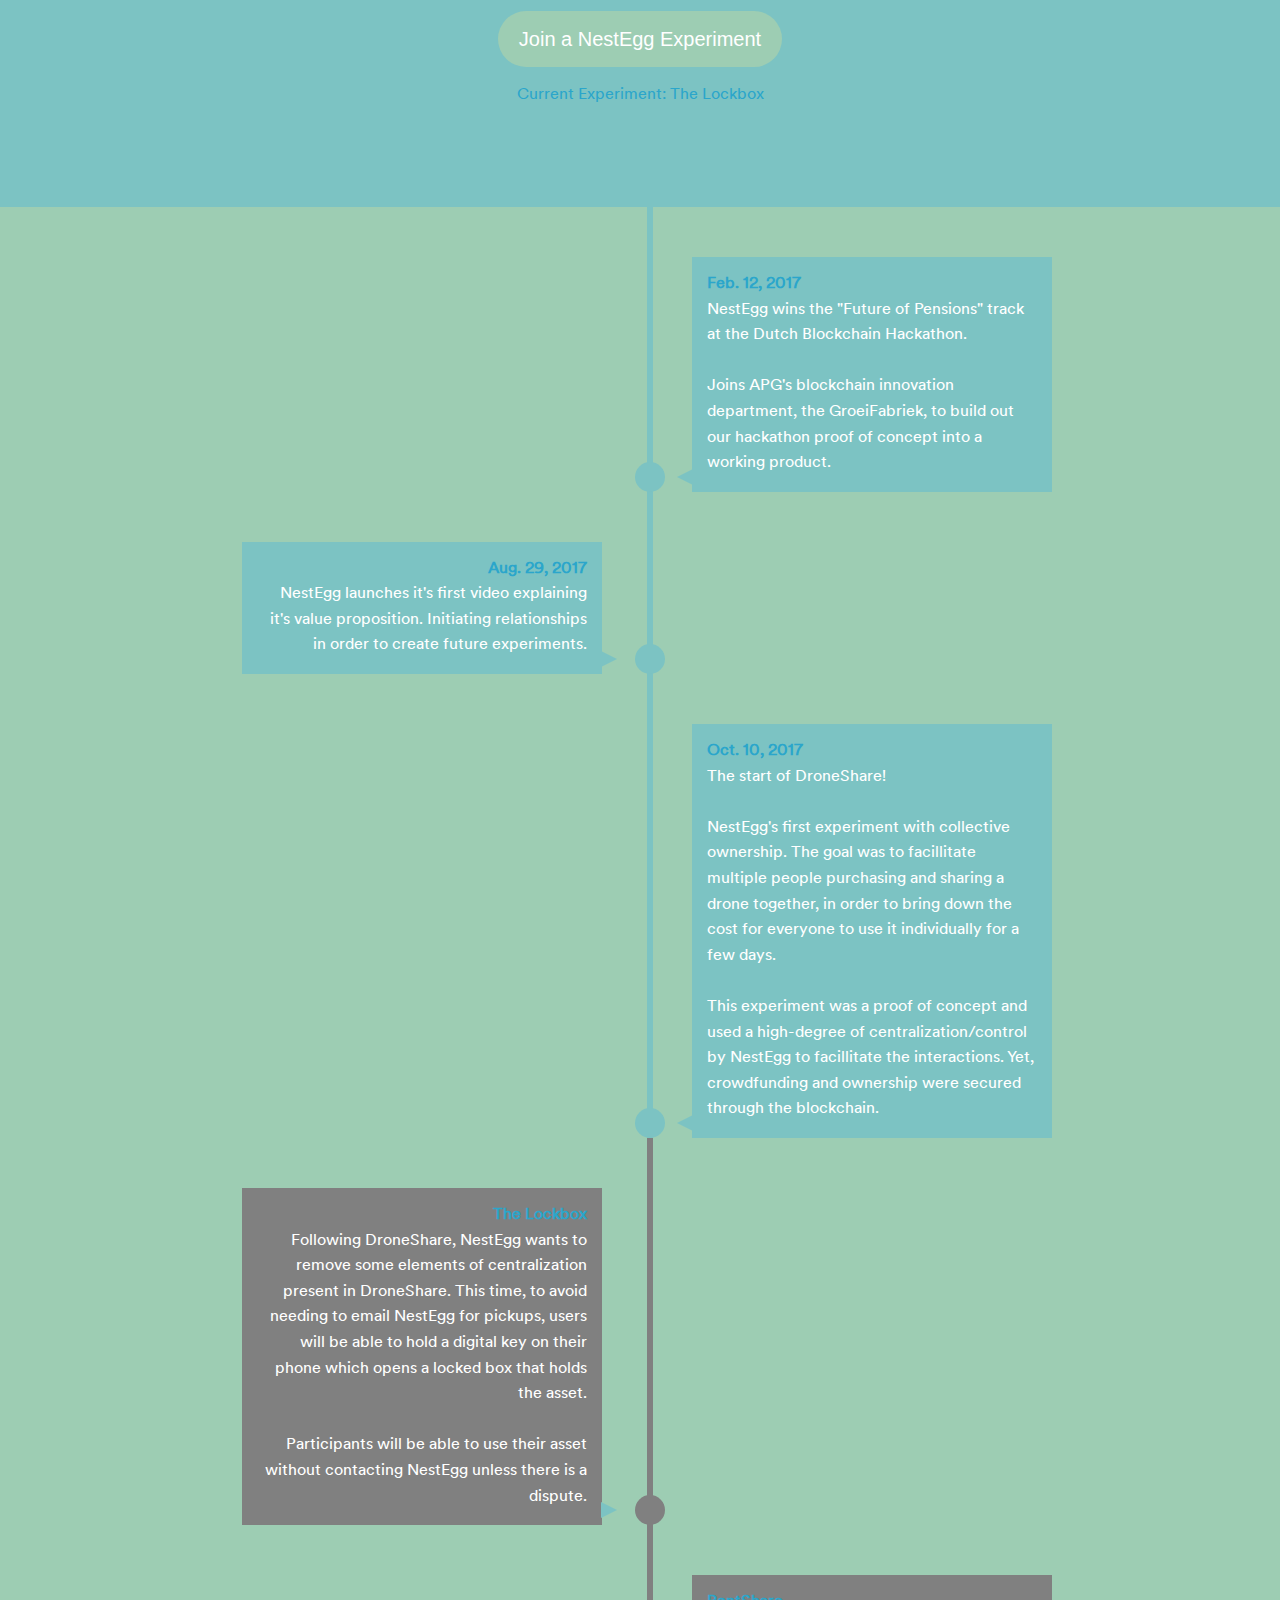
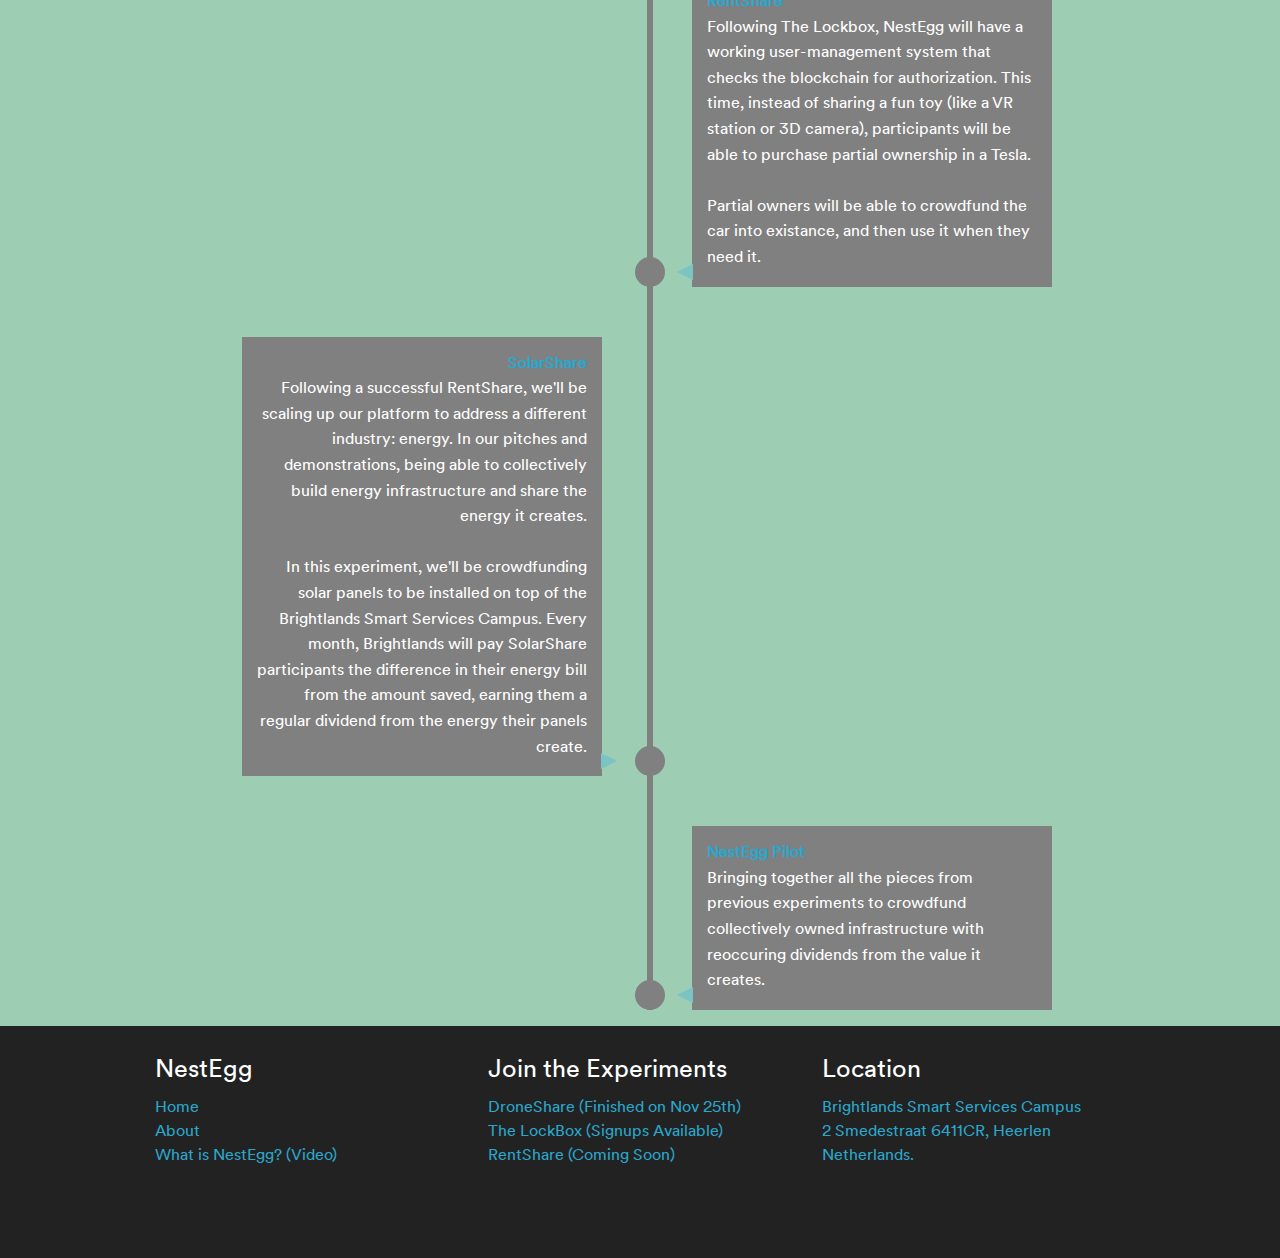
==== commit 5a45455f: "changed dean.coffee to nestegg.eu" ====
--- a/index.html
+++ b/index.html
@@ -46,6 +46,11 @@
         font-weight: bold;
         /*text-shadow: 1px 1px 1px #0a0a0a;*/
       }
+
+      .mid {
+      	background-color: #ee8e0c;
+      	background-image: url("data:image/svg+xml,%3Csvg xmlns='http://www.w3.org/2000/svg' width='52' height='52' viewBox='0 0 52 52'%3E%3Cpath fill='%23df1c3e' fill-opacity='0.24' d='M0 17.83V0h17.83a3 3 0 0 1-5.66 2H5.9A5 5 0 0 1 2 5.9v6.27a3 3 0 0 1-2 5.66zm0 18.34a3 3 0 0 1 2 5.66v6.27A5 5 0 0 1 5.9 52h6.27a3 3 0 0 1 5.66 0H0V36.17zM36.17 52a3 3 0 0 1 5.66 0h6.27a5 5 0 0 1 3.9-3.9v-6.27a3 3 0 0 1 0-5.66V52H36.17zM0 31.93v-9.78a5 5 0 0 1 3.8.72l4.43-4.43a3 3 0 1 1 1.42 1.41L5.2 24.28a5 5 0 0 1 0 5.52l4.44 4.43a3 3 0 1 1-1.42 1.42L3.8 31.2a5 5 0 0 1-3.8.72zm52-14.1a3 3 0 0 1 0-5.66V5.9A5 5 0 0 1 48.1 2h-6.27a3 3 0 0 1-5.66-2H52v17.83zm0 14.1a4.97 4.97 0 0 1-1.72-.72l-4.43 4.44a3 3 0 1 1-1.41-1.42l4.43-4.43a5 5 0 0 1 0-5.52l-4.43-4.43a3 3 0 1 1 1.41-1.41l4.43 4.43c.53-.35 1.12-.6 1.72-.72v9.78zM22.15 0h9.78a5 5 0 0 1-.72 3.8l4.44 4.43a3 3 0 1 1-1.42 1.42L29.8 5.2a5 5 0 0 1-5.52 0l-4.43 4.44a3 3 0 1 1-1.41-1.42l4.43-4.43a5 5 0 0 1-.72-3.8zm0 52c.13-.6.37-1.19.72-1.72l-4.43-4.43a3 3 0 1 1 1.41-1.41l4.43 4.43a5 5 0 0 1 5.52 0l4.43-4.43a3 3 0 1 1 1.42 1.41l-4.44 4.43c.36.53.6 1.12.72 1.72h-9.78zm9.75-24a5 5 0 0 1-3.9 3.9v6.27a3 3 0 1 1-2 0V31.9a5 5 0 0 1-3.9-3.9h-6.27a3 3 0 1 1 0-2h6.27a5 5 0 0 1 3.9-3.9v-6.27a3 3 0 1 1 2 0v6.27a5 5 0 0 1 3.9 3.9h6.27a3 3 0 1 1 0 2H31.9z'%3E%3C/path%3E%3C/svg%3E");
+      }
     </style>
   </head>
   <body>
@@ -72,7 +77,7 @@
 
 <!-- MAIN SECTION -->
 
-<section class="intro" style="background: white; background-image: url(images/graph.svg); background-size: auto; padding: 5vh 0">
+<section class="intro mid" style="background-size: auto; padding: 5vh 0">
   <div class="container">
     <h2 style="color: black; font-family: courier new;"><strong>NestEgg 1.0</strong> (the vision)</h2>
     <h4 style="color: black; font-family: courier new;">Reduce cost of living by owning infrastructure that you use everyday. <br>By crowdfunding and owning it together with others.</h4>
@@ -125,7 +130,7 @@
     <!-- LIST ITEM -->
     <li id="lockbox" class="inactive">
       <div class="inactive">
-        <time><a href="lockbox.dean.coffee" target="_blank">The Lockbox</a></time><br>
+        <time><a href="http://lockbox.nestegg.eu" target="_blank">The Lockbox</a></time><br>
         <span>Following DroneShare, NestEgg wants to remove some elements of centralization present in DroneShare. This time, to avoid needing to email NestEgg for pickups, users will be able to hold a digital key on their phone which opens a locked box that holds the asset.<br><br>
 
         Participants will be able to use their  asset without contacting NestEgg unless there is a dispute.</span>
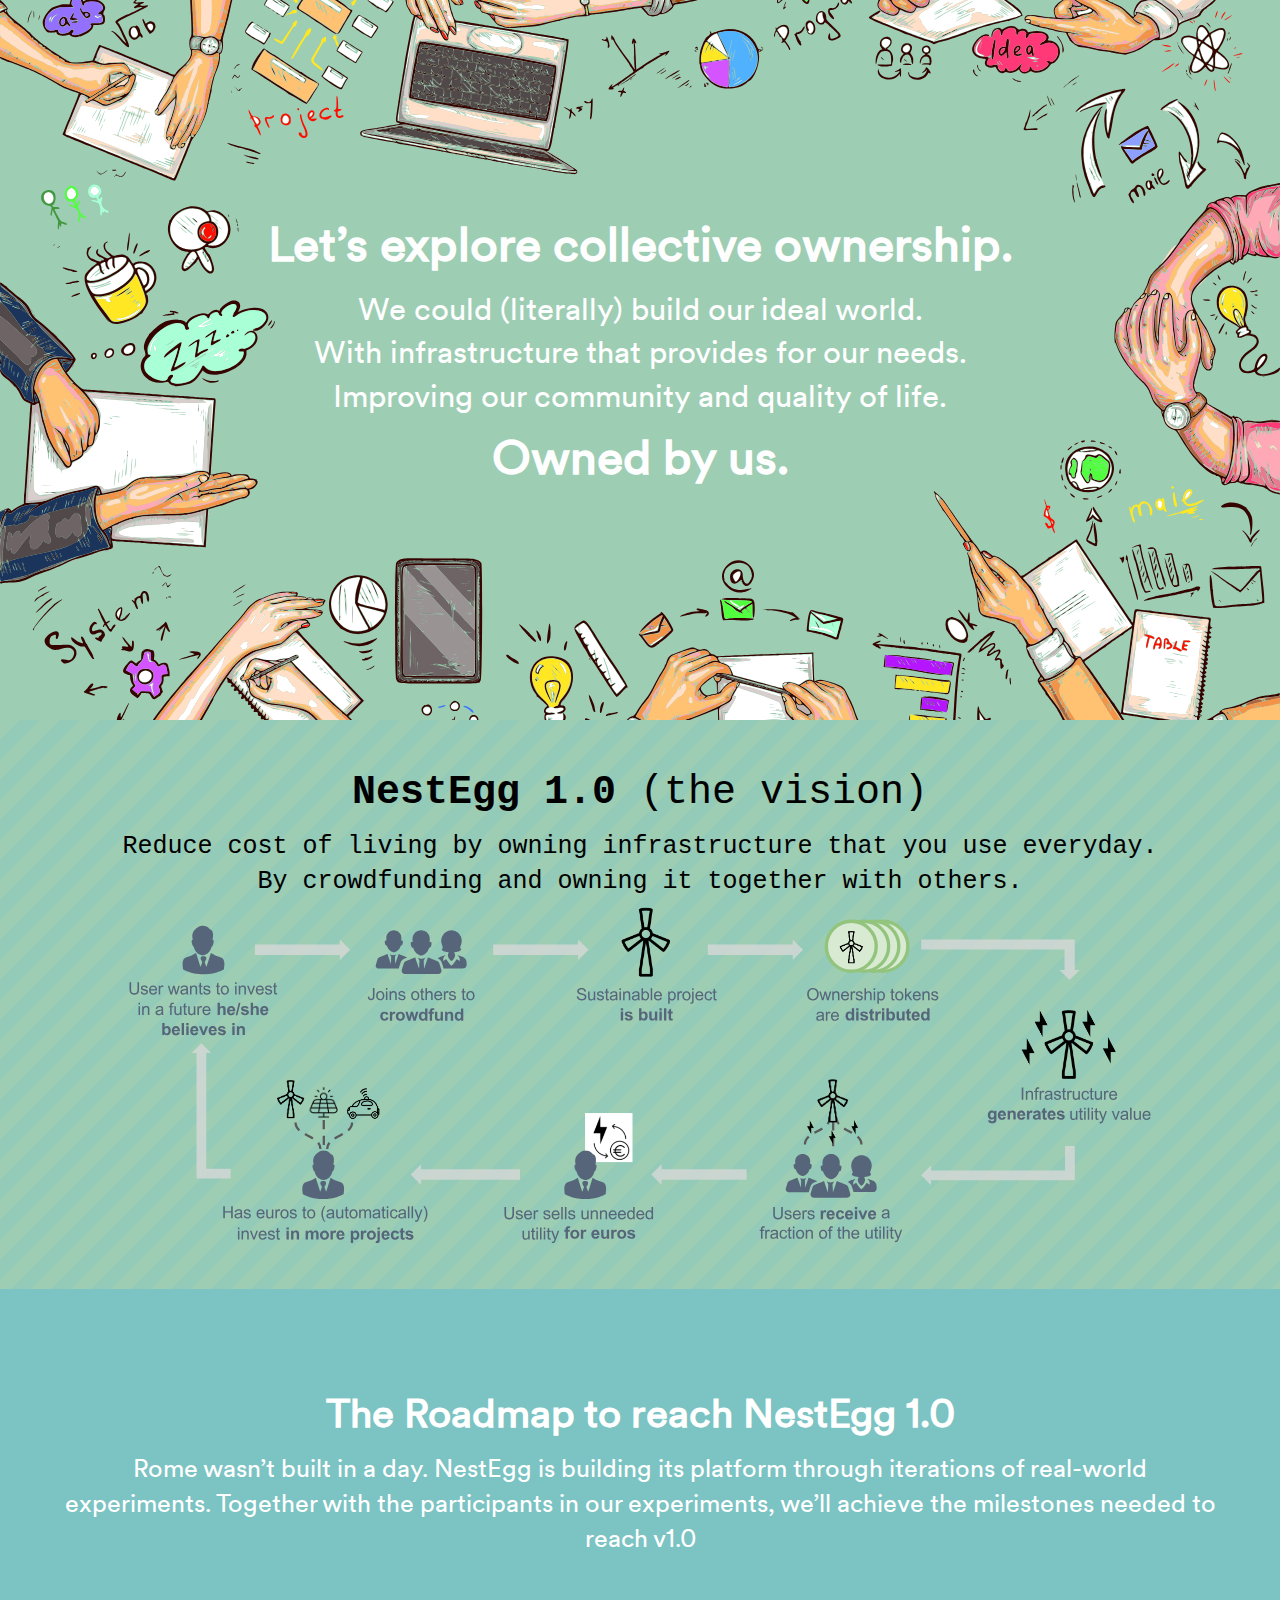
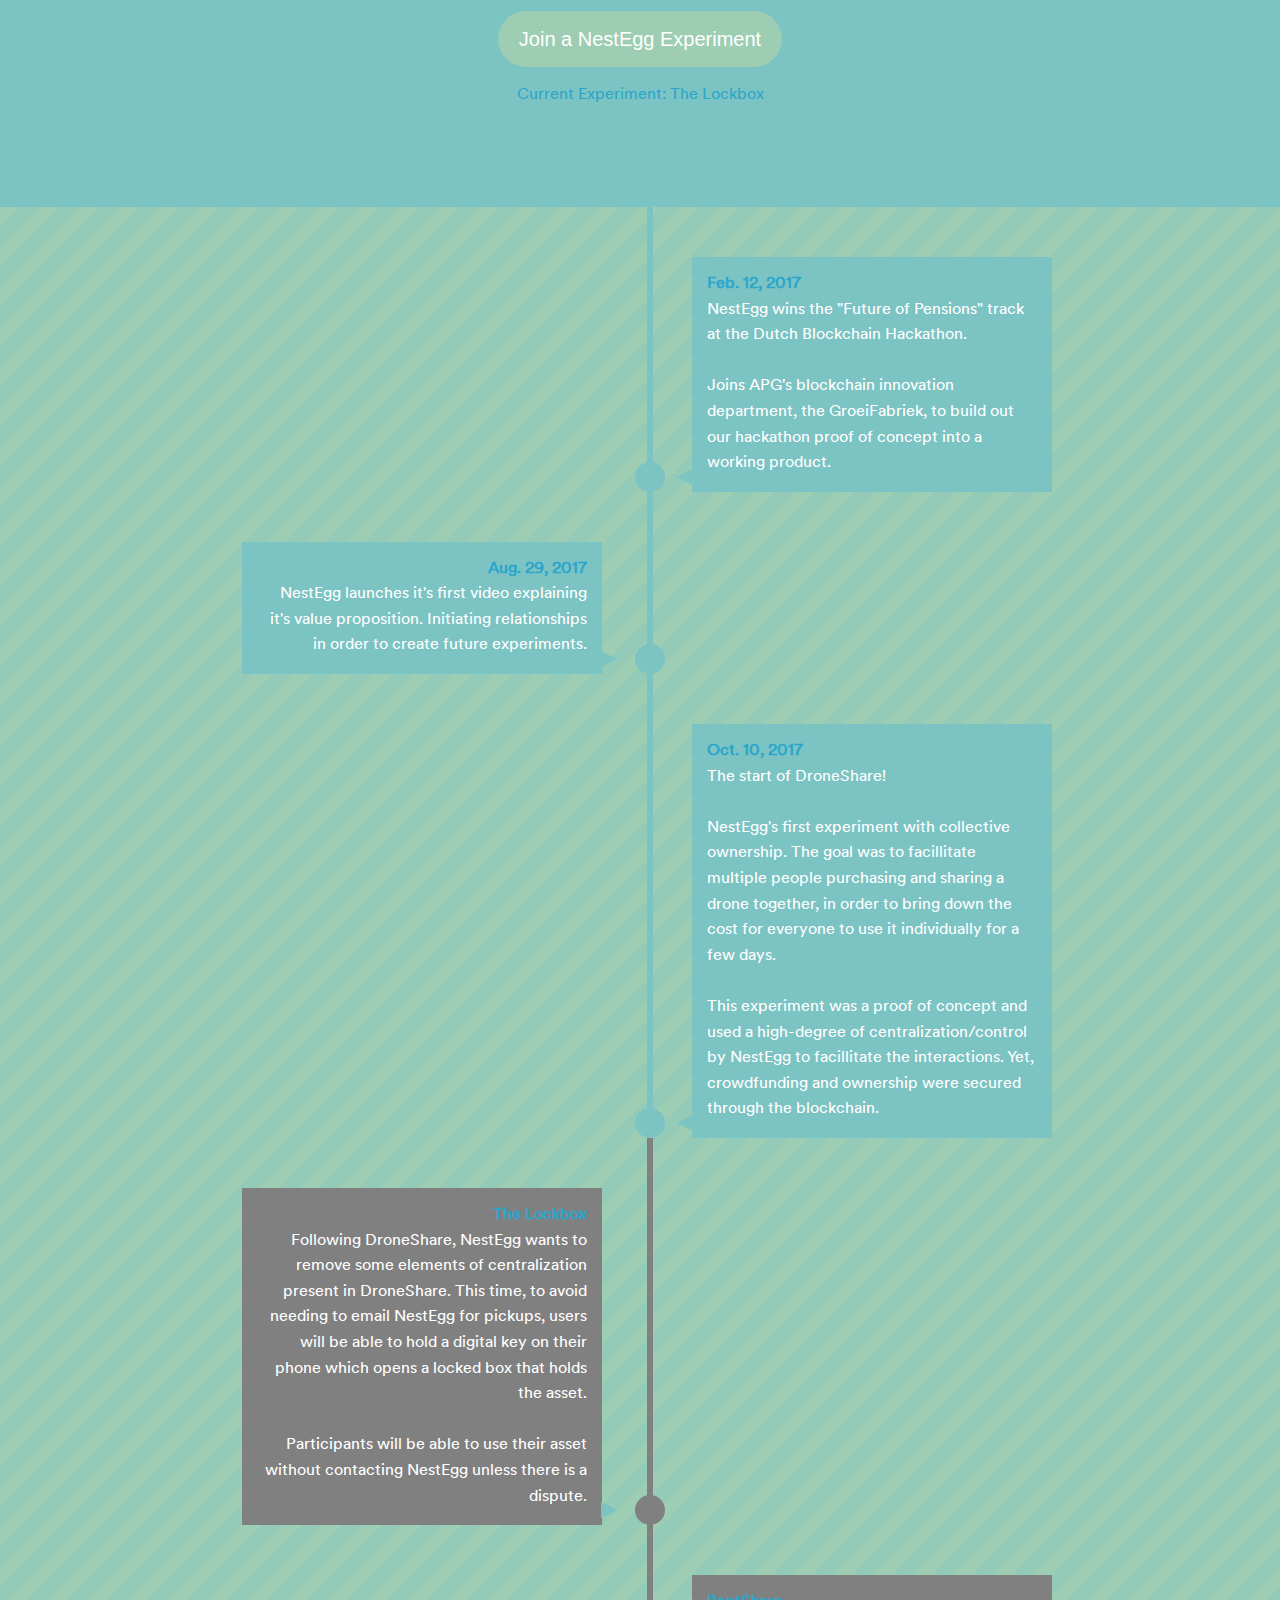
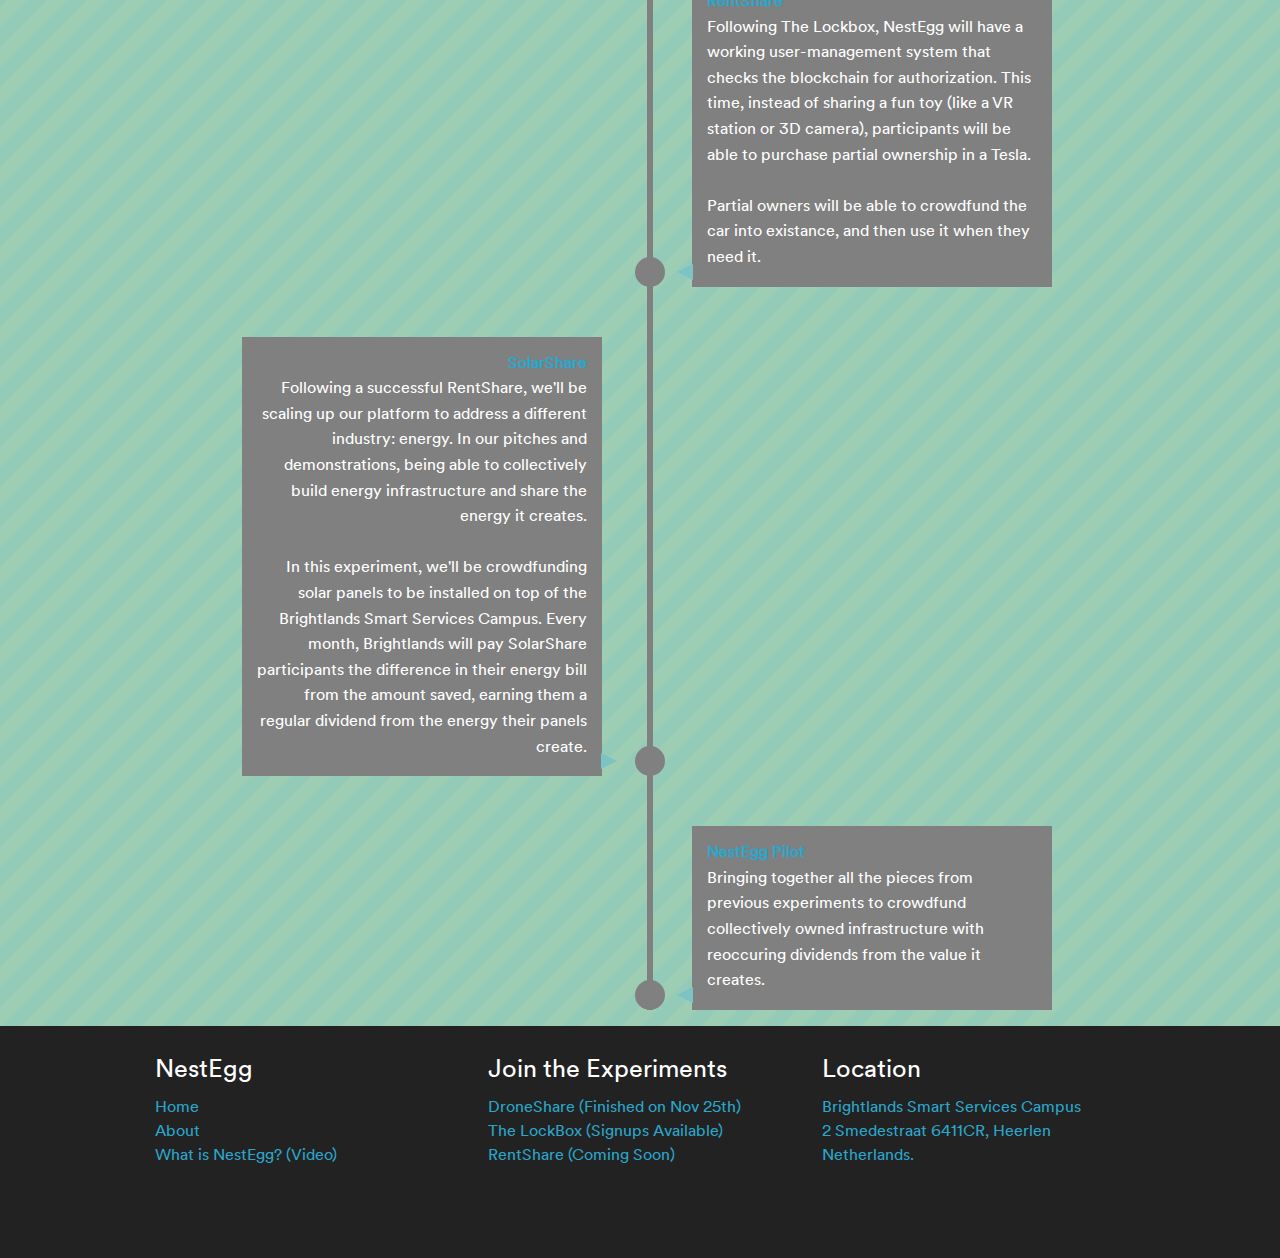
==== commit 6853d117: "background stripes" ====
--- a/index.html
+++ b/index.html
@@ -48,8 +48,8 @@
       }
 
       .mid {
-      	background-color: #ee8e0c;
-      	background-image: url("data:image/svg+xml,%3Csvg xmlns='http://www.w3.org/2000/svg' width='52' height='52' viewBox='0 0 52 52'%3E%3Cpath fill='%23df1c3e' fill-opacity='0.24' d='M0 17.83V0h17.83a3 3 0 0 1-5.66 2H5.9A5 5 0 0 1 2 5.9v6.27a3 3 0 0 1-2 5.66zm0 18.34a3 3 0 0 1 2 5.66v6.27A5 5 0 0 1 5.9 52h6.27a3 3 0 0 1 5.66 0H0V36.17zM36.17 52a3 3 0 0 1 5.66 0h6.27a5 5 0 0 1 3.9-3.9v-6.27a3 3 0 0 1 0-5.66V52H36.17zM0 31.93v-9.78a5 5 0 0 1 3.8.72l4.43-4.43a3 3 0 1 1 1.42 1.41L5.2 24.28a5 5 0 0 1 0 5.52l4.44 4.43a3 3 0 1 1-1.42 1.42L3.8 31.2a5 5 0 0 1-3.8.72zm52-14.1a3 3 0 0 1 0-5.66V5.9A5 5 0 0 1 48.1 2h-6.27a3 3 0 0 1-5.66-2H52v17.83zm0 14.1a4.97 4.97 0 0 1-1.72-.72l-4.43 4.44a3 3 0 1 1-1.41-1.42l4.43-4.43a5 5 0 0 1 0-5.52l-4.43-4.43a3 3 0 1 1 1.41-1.41l4.43 4.43c.53-.35 1.12-.6 1.72-.72v9.78zM22.15 0h9.78a5 5 0 0 1-.72 3.8l4.44 4.43a3 3 0 1 1-1.42 1.42L29.8 5.2a5 5 0 0 1-5.52 0l-4.43 4.44a3 3 0 1 1-1.41-1.42l4.43-4.43a5 5 0 0 1-.72-3.8zm0 52c.13-.6.37-1.19.72-1.72l-4.43-4.43a3 3 0 1 1 1.41-1.41l4.43 4.43a5 5 0 0 1 5.52 0l4.43-4.43a3 3 0 1 1 1.42 1.41l-4.44 4.43c.36.53.6 1.12.72 1.72h-9.78zm9.75-24a5 5 0 0 1-3.9 3.9v6.27a3 3 0 1 1-2 0V31.9a5 5 0 0 1-3.9-3.9h-6.27a3 3 0 1 1 0-2h6.27a5 5 0 0 1 3.9-3.9v-6.27a3 3 0 1 1 2 0v6.27a5 5 0 0 1 3.9 3.9h6.27a3 3 0 1 1 0 2H31.9z'%3E%3C/path%3E%3C/svg%3E");
+      	background-color: #9dcdb3;
+      	background-image: url("data:image/svg+xml,%3Csvg width='40' height='40' viewBox='0 0 40 40' xmlns='http://www.w3.org/2000/svg'%3E%3Cg fill='%237cc3c3' fill-opacity='0.3' fill-rule='evenodd'%3E%3Cpath d='M0 40L40 0H20L0 20M40 40V20L20 40'/%3E%3C/g%3E%3C/svg%3E");
       }
     </style>
   </head>
@@ -93,7 +93,7 @@
   	
 </section>
 
-<section class="timeline">
+<section class="timeline mid">
   <ul>
 
     <!-- LIST ITEM -->
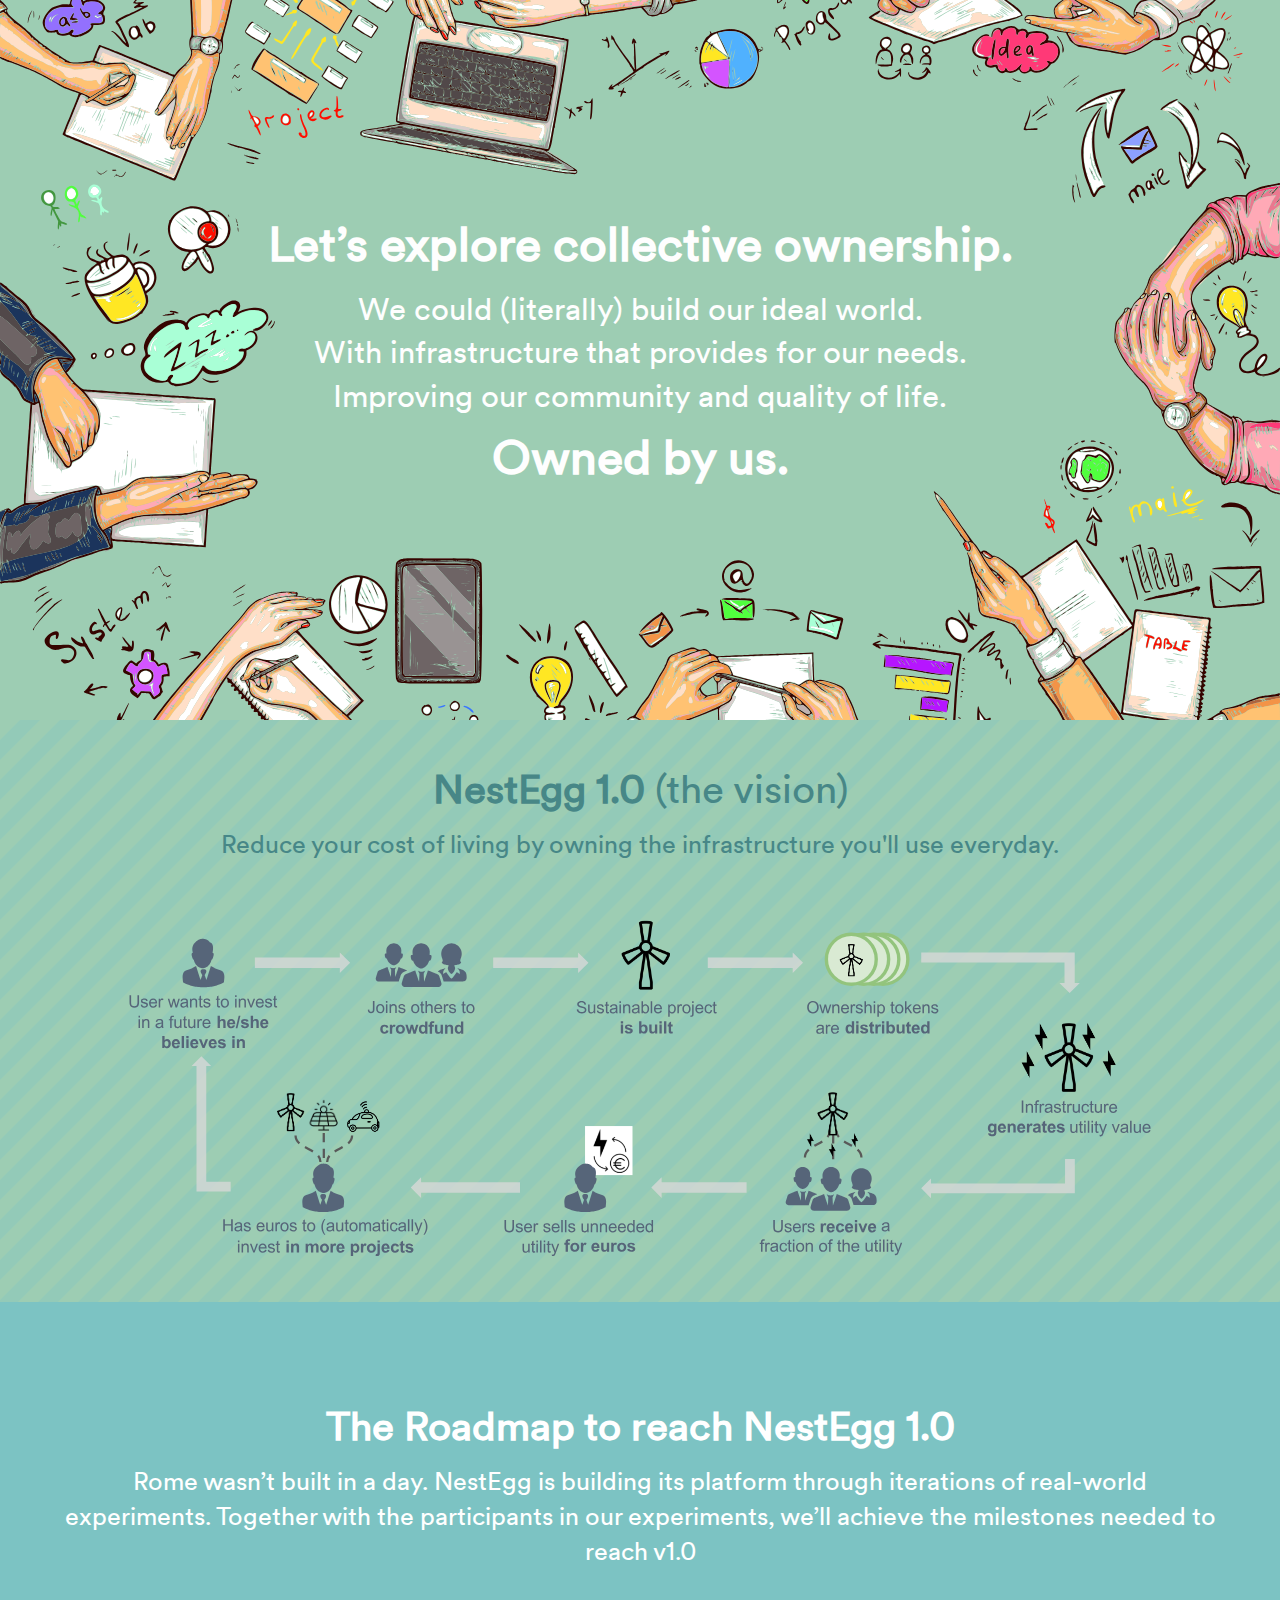
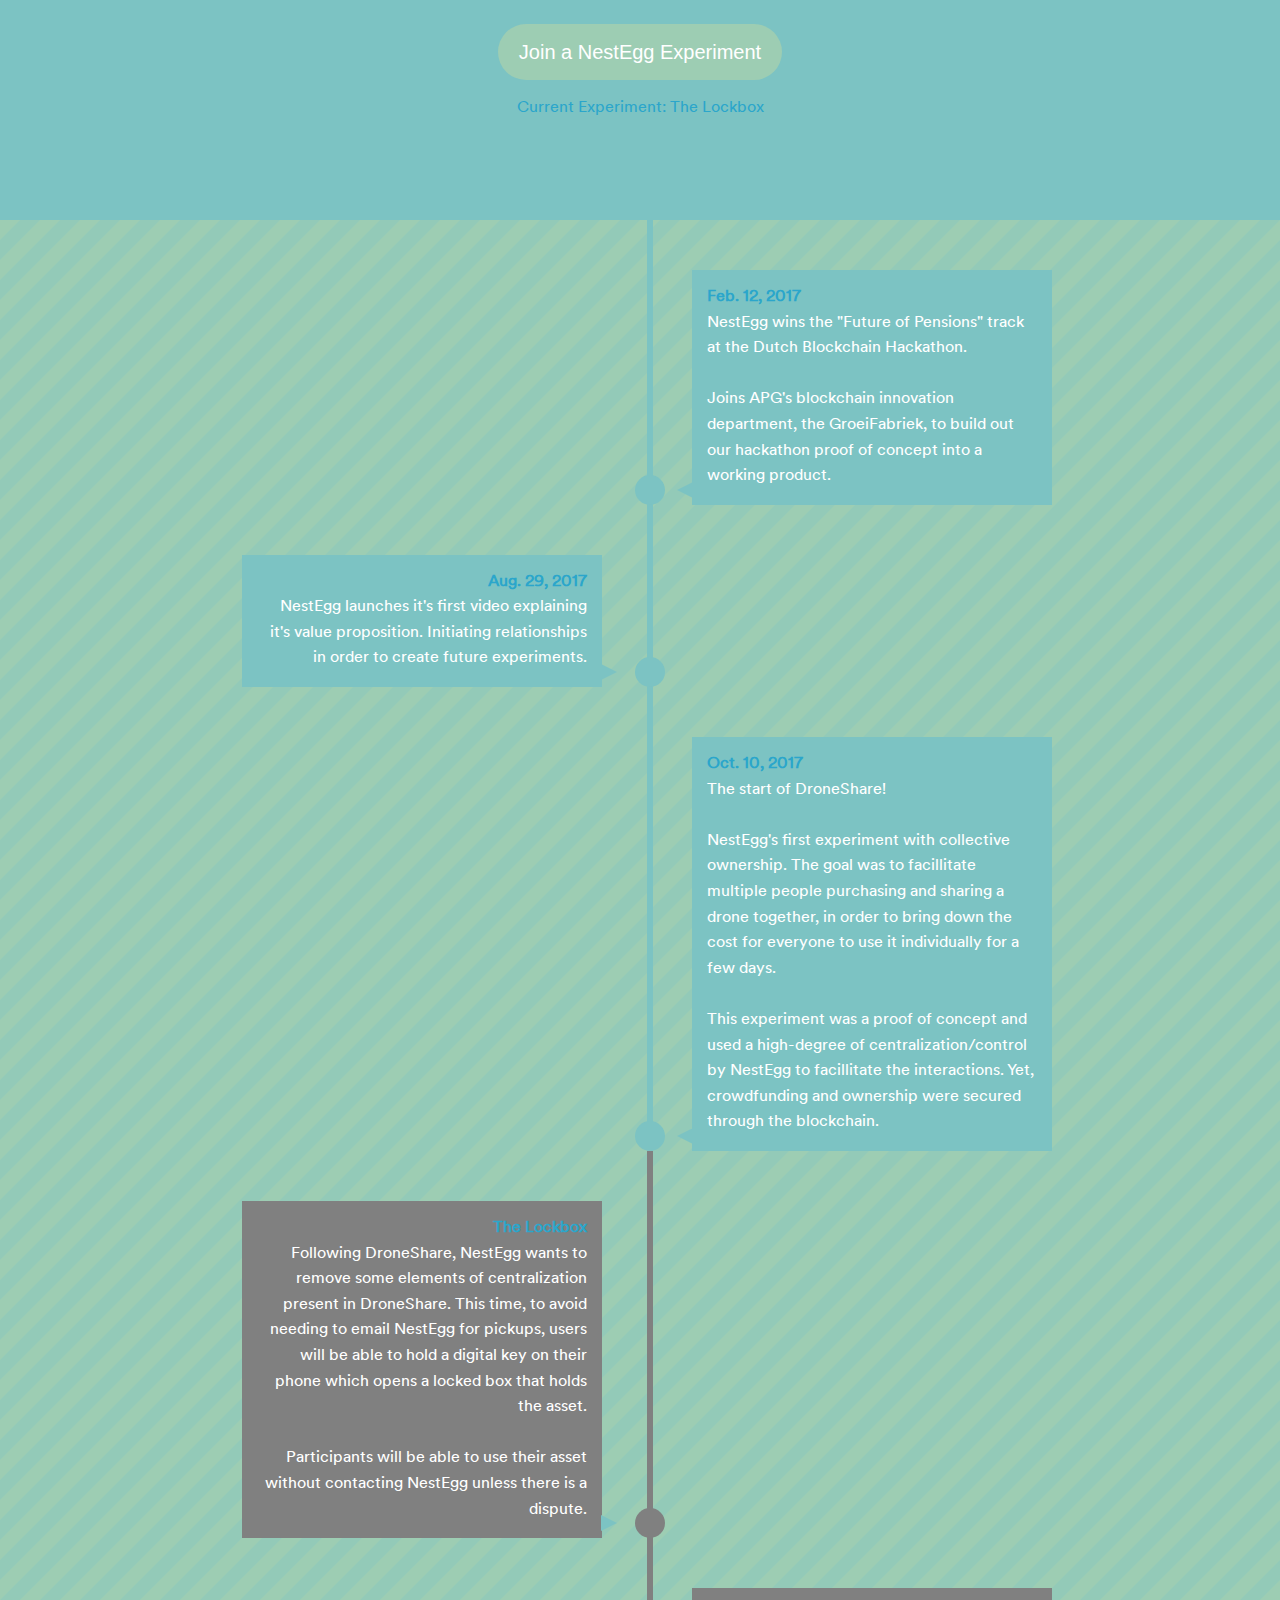
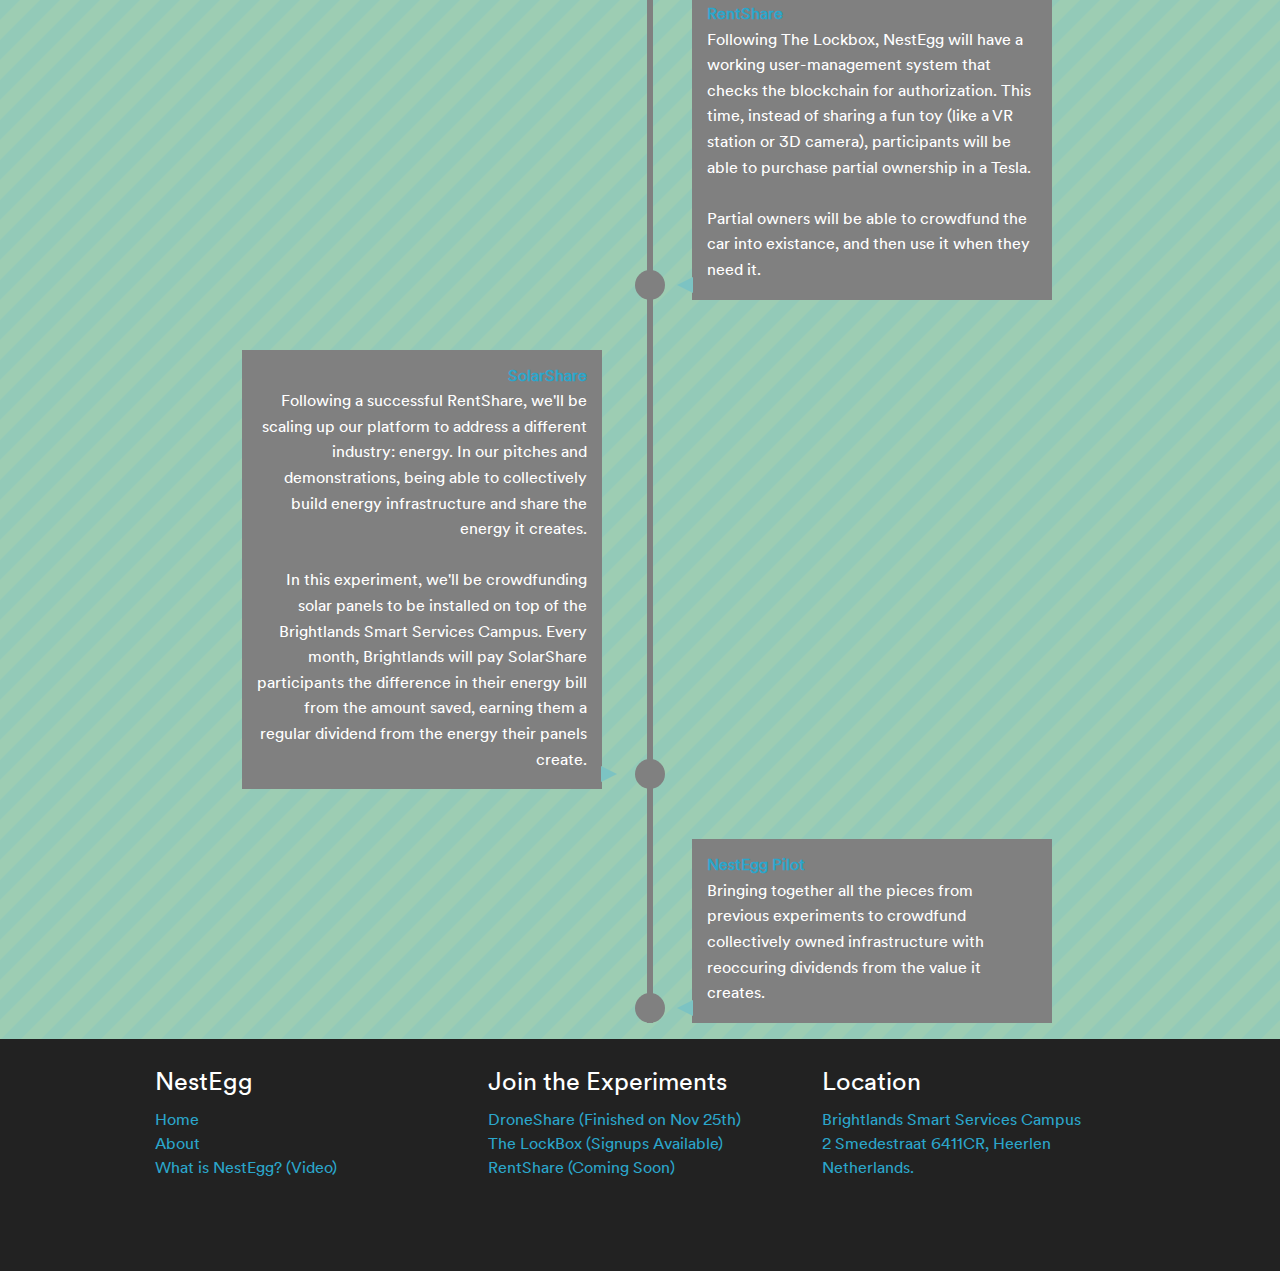
==== commit 22c91d07: "changed mid section" ====
--- a/index.html
+++ b/index.html
@@ -79,8 +79,13 @@
 
 <section class="intro mid" style="background-size: auto; padding: 5vh 0">
   <div class="container">
-    <h2 style="color: black; font-family: courier new;"><strong>NestEgg 1.0</strong> (the vision)</h2>
-    <h4 style="color: black; font-family: courier new;">Reduce cost of living by owning infrastructure that you use everyday. <br>By crowdfunding and owning it together with others.</h4>
+    <h2 style="color: #478787;"><strong>NestEgg 1.0</strong> (the vision)</h2>
+    <h4 style="color: #478787;">Reduce your cost of living by owning the infrastructure you'll use everyday.</h4> <br><br>
+
+
+    <!-- <h2 style="color: black; font-family: courier new;"><strong>NestEgg 1.0</strong> (the vision)</h2>
+    <h4 style="color: black; font-family: courier new;">Reduce cost of living by owning infrastructure that you use everyday. <br>By crowdfunding and owning it together with others.</h4> -->
+
     <img src="images/flow.svg" style="width: 80vw">
   </div>
 </section>
